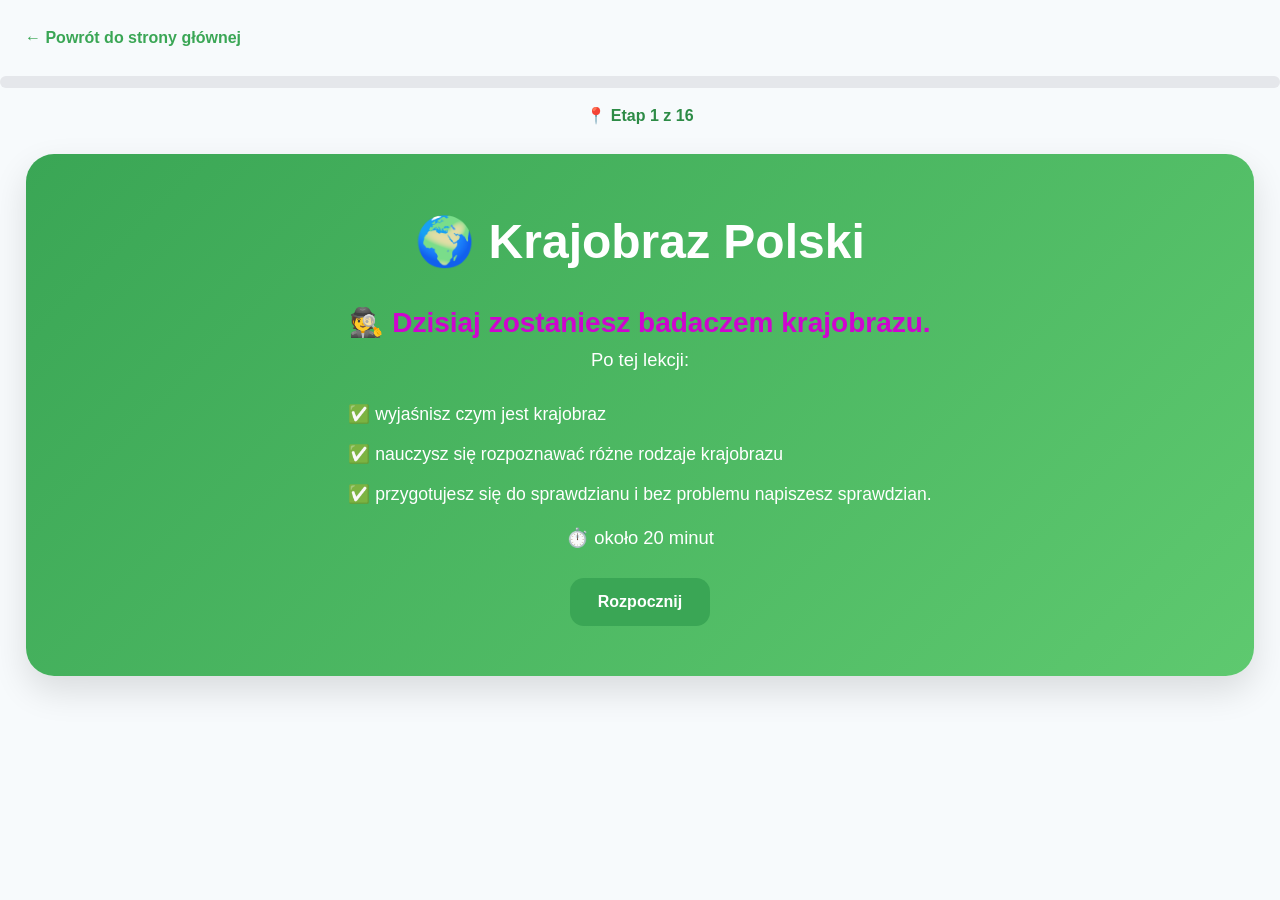
==== indexKrajobraz.html @ c7de8e56 "new link" ====
<!-- indexKrajobraz.html -->
<!DOCTYPE html>
<html lang="en">

<head>
    <meta charset="UTF-8">
    <meta name="viewport" content="width=device-width, initial-scale=1.0">
    <title>Document</title>
    <link rel="stylesheet" href="./styleKrajobraz.css">
    <link rel="stylesheet" href="./zum.css">
    <link rel="stylesheet" href="./styleRu.css">
</head>

<body>
    <a href="../index.html" class="back-btn">
        ← Powrót do strony głównej
    </a>
    
    <!-- PROGRESS BAR --> <div class="progress-container"> <div class="progress-wrapper"> <div class="progress-bar" id="progressBar"></div> </div> <div class="progress-label" id="progressText"> 📍 Etap 1 z 16 </div> </div>

    <!-- 1 -->
    <section class="slide active" id="slide1">
        <div class="progress">
            <span id="progressText"></span>
        </div>
        <div class="hero-card">

            <h1>🌍 Krajobraz Polski</h1>
            <h3>🕵️ Dzisiaj zostaniesz badaczem krajobrazu.</h3>

            <p>Po tej lekcji:</p>

            <ul>
                <li>✅ wyjaśnisz czym jest krajobraz</li>
                <li>✅ nauczysz się rozpoznawać różne rodzaje krajobrazu</li>
                <li>✅ przygotujesz się do sprawdzianu i bez problemu napiszesz sprawdzian.</li>
            </ul>

            <p>⏱️ około 20 minut</p>

            <button class="btn" onclick="nextSlide()">
                Rozpocznij
            </button>

        </div>


    </section>
    <!-- 2 Krajobraz -->
    <section class="slide" id="slide2">
        <div class="card lesson-block">
            
            <h2>Co to jest krajobraz?</h2>

            <p class="pl"><b>🇵🇱 Krajobraz to wygląd fragmentu powierzchni Ziemi.</b></p>
            <p>🌿 Krajobraz to wszystko, co widzimy wokół siebie, gdy patrzymy na dany teren. Mogą to być góry, rzeki,
                lasy, pola, a także domy i drogi.</p>
            <div class="flex">
                <img src="https://www.teraz-srodowisko.pl/images/illustrations/wiadomosc/15343_large.jpg" class="zum">
                <img src="https://raw.github.com/ksushatarasenko/polishSzkola_4klasa_assets/main/przyroda/rozdial6/str140_1.png"
                    class="zum">
                <img src="https://raw.github.com/ksushatarasenko/polishSzkola_4klasa_assets/main/przyroda/rozdial6/str140_5.png"
                    class="zum">
            </div>

            <h3>Krajobraz się zmienia</h2>
                <p>Krajobraz może się zmieniać. Wpływa na niego przyroda (np. wiatr, deszcz i rzeki) oraz działalność
                    człowieka.</p>
                <!-- ru -->
                <button class="ru-btn modal-trigger" data-modal="ru_3">Ua 🇺🇦</button>

                <div class="modal" data-modal="ru_3">
                    <div class="modal-content">
                        <span class="close">&times;</span>
                        <p>🌿 Ландшафт — це зовнішній вигляд певної частини земної поверхні.</p>
                        <p>Ландшафт — це все, що ми бачимо навколо себе, коли дивимося на певну місцевість. Це можуть
                            бути гори, річки, ліси, поля, а також будинки й дороги.</p>
                        <h3>Краєвид змінюється</h4>
                            <p>Краєвид може змінюватися. На нього впливають сили природи (наприклад вітер, дощ і річки),
                                а також діяльність людини.</p>
                    </div>
                </div>
                <!-- end ru -->

                <div class="navigation">

                    <button class="btn-secondary" onclick="prevSlide()">
                        ← Wstecz
                    </button>

                    <button class="btn" onclick="nextSlide()">
                        Dalej →
                    </button>

                </div>

        </div>
    </section>
    <!-- 3 Skladniki -->
    <section class="slide" id="slide3">
        <div class="card lesson-block">
            
            <h2>Składniki krajobrazu</h2>

            <p class="pl">
                <b>🇵🇱 Składniki krajobrazu to elementy, które możemy zobaczyć w danym miejscu.</b>
            </p>

            <p>
                🌿 Każdy krajobraz składa się z różnych elementów. Mogą to być góry, rzeki,
                lasy, zwierzęta, a także domy i drogi.
            </p>

            <div class="cards">

                <div class="card">
                    <h4>⛰️ Ukształtowanie terenu</h4>
                    <p>góry, wzgórza, doliny, równiny</p>
                </div>

                <div class="card">
                    <h4>🪨 Skały</h4>
                    <p>granit, piasek, wapień</p>
                </div>

                <div class="card">
                    <h4>💧 Wody</h4>
                    <p>rzeki, jeziora, stawy</p>
                </div>

                <div class="card">
                    <h4>🌳 Rośliny</h4>
                    <p>lasy, trawy, kwiaty</p>
                </div>

                <div class="card">
                    <h4>🦊 Zwierzęta</h4>
                    <p>ptaki, ssaki, owady</p>
                </div>

                <div class="card">
                    <h4>🏠 Budynki i drogi</h4>
                    <p>domy, mosty, ulice</p>
                </div>

            </div>

            <div class="remember">
                <h3>Zapamiętaj!</h3>
                <p>
                    Składniki krajobrazu to:
                    <b>ukształtowanie terenu, skały, wody,
                        rośliny, zwierzęta oraz budynki i drogi.</b>
                </p>
            </div>

            <!-- UA -->

            <button class="ru-btn modal-trigger" data-modal="ua_2">
                Ua 🇺🇦
            </button>

            <div class="modal" data-modal="ua_2">
                <div class="modal-content">

                    <span class="close">&times;</span>

                    <h3>Складники краєвиду</h3>

                    <p>
                        <b>
                            🌿 Складники краєвиду — це елементи,
                            які ми можемо побачити в певній місцевості.
                        </b>
                    </p>

                    <p>
                        Кожен краєвид складається з різних елементів.
                        Це можуть бути гори, річки, ліси, тварини,
                        а також будинки й дороги.
                    </p>

                    <ul>
                        <li>⛰️ Форми земної поверхні — гори, пагорби, долини, рівнини</li>
                        <li>🪨 Гірські породи — граніт, пісок, вапняк</li>
                        <li>💧 Води — річки, озера, ставки</li>
                        <li>🌳 Рослини — ліси, трави, квіти</li>
                        <li>🦊 Тварини — птахи, звірі, комахи</li>
                        <li>🏠 Будинки та дороги</li>
                    </ul>

                    <p>
                        <b>Запам'ятай!</b><br>
                        Складники краєвиду:
                        <b>форми поверхні, гірські породи, води,
                            рослини, тварини, будинки та дороги</b>.
                    </p>

                </div>
            </div>

            <!-- END UA -->

            <div class="navigation">

                <button class="btn-secondary" onclick="prevSlide()">
                    ← Wstecz
                </button>

                <button class="btn" onclick="nextSlide()">
                    Dalej →
                </button>

            </div>

        </div>
    </section>
    <!-- 4 Rodzaje krajobrazu -->
    <section class="slide" id="slide4">
        <div class="lesson-block">
            <div class="progress-wrapper">
                <div class="progress-bar" id="progressBar"></div>
            </div>

            <div class="progress-label" id="progressText"></div>

            <h2>Rodzaje krajobrazu</h2>
            <p class="centr">Krajobraz może być dwóch rodzajów:</p>
            <ul>
                <li><b>🌲 Krajobraz naturalny</b></li>
                <li><b>🏘️ Krajobraz kulturowy</b></li>
            </ul>
            <div class="cards">

                <div class="card">

                    <img
                        src="https://t3.ftcdn.net/jpg/05/40/89/50/360_F_540895071_FmyTgZsTnnhFohtSkAUZcRlniifCSUDT.jpg">

                    <h3>🌲 Krajobraz naturalny</h3>

                    <p>
                        Powstał bez udziału człowieka.
                    </p>

                </div>

                <div class="card">

                    <img
                        src="https://mag-assets.travelist.pl/wp-content/uploads/2023/10/wroclaw-2-1-1024x745.jpg?ssl=1">

                    <h3>🏙️ Krajobraz kulturowy</h3>

                    <p>
                        Został zmieniony przez człowieka.
                    </p>

                </div>

            </div>
            <div class="remember">
                <h4>💡 Zapamiętaj!</h3>
                    <p class="centr"><em><b>Krajobraz naturalny tworzy przyroda, a krajobraz kulturowy –
                                człowiek.</b></em></p>
            </div>
            <!-- ru -->
            <button class="ru-btn modal-trigger" data-modal="ru_5">Ua 🇺🇦</button>

            <div class="modal" data-modal="ru_5">
                <div class="modal-content">
                    <span class="close">&times;</span>
                    <h4>🌿 Види краєвиду</h4>
                    <p class="centr"><b>Краєвид буває двох видів:</b></p>
                    <ul>
                        <li><b>🌲 Природний краєвид</b></li>
                        <li><b>🏠 Культурний краєвид</b></li>
                    </ul>
                    <div class="flex">
                        <div class="card">
                            <h5>🌲 Природний краєвид</h6>
                                <p>Створений природою без участі людини.</p>
                        </div>
                        <div class="card">
                            <h5>🏠 Культурний краєвид</h6>
                                <p>Створений або змінений людиною.</p>
                        </div>
                    </div>
                    <div>
                        <h6>💡 Запам'ятай!</h6>
                        <p class="centr"><em><b>Природний краєвид створює природа, а культурний краєвид —
                                    людина.</b></em></p>
                    </div>
                </div>
            </div>

            <div class="navigation">

                <button class="btn-secondary" onclick="prevSlide()">
                    ← Wstecz
                </button>

                <button class="btn" onclick="nextSlide()">
                    Dalej →
                </button>

            </div>

    </section>
    <!-- 5 Rodzaje krajobrazu kulturowego -->
    <section class="slide" id="slide5">
        <div class="lesson-block">
           
            <h2>🏘️ Rodzaje krajobrazu kulturowego</h2>
            <p class="centr"><b>Krajobraz kulturowy można podzielić na kilka rodzajów:</b></p>
            <ul>
                <li><b>🌾 Krajobraz rolniczy</b></li>
                <li><b>🏙️ Krajobraz miejski</b></li>
                <li><b>🏭 Krajobraz przemysłowy</b></li>
            </ul>
            <div class="cards">

                <div class="card">
                    <img src="https://raw.github.com/ksushatarasenko/polishSzkola_4klasa_assets/main/przyroda/rozdial6/rolniczy.png"
                        class="zum" style="height: 50%;">

                    <h3>🌾 Krajobraz rolniczy</h3>
                    <p>Związany z uprawą ziemi i hodowlą zwierząt.</p>
                    <p><b>Przykłady:</b> pola uprawne, sady, łąki, gospodarstwa rolne.</p>
                </div>

                <div class="card">
                    <img src="https://raw.github.com/ksushatarasenko/polishSzkola_4klasa_assets/main/przyroda/rozdial6/str140_5.png"
                        class="zum">

                    <h3>🏙️ Krajobraz miejski</h3>
                    <p>Występuje w miastach.</p>
                    <p><b>Przykłady:</b> budynki mieszkalne, ulice, place, sklepy, szkoły.</p>
                </div>


                <div class="card">

                    <img src="https://raw.github.com/ksushatarasenko/polishSzkola_4klasa_assets/main/przyroda/rozdial6/str140_4.png"
                        class="zum">

                    <h3>🏙️ Krajobraz kulturowy</h3>

                    <p>Związany z przemysłem i produkcją.</p>
                    <p><b>Przykłady:</b> fabryki, kopalnie, magazyny, elektrownie.</p>
                </div>

            </div>
            <div class="remember">
                <h4>💡 Zapamiętaj!</h3>
                    <p class="centr"><em><b>Krajobraz kulturowy tworzy człowiek. Może być <span
                                    class="red">rolniczy</span>, <span class="red">miejski</span> lub <span
                                    class="red">przemysłowy</span>.</b></em></p>
            </div>
            <!-- ru -->
            <button class="ru-btn modal-trigger" data-modal="ru_6">Ua 🇺🇦</button>

            <div class="modal" data-modal="ru_6">
                <div class="modal-content">
                    <span class="close">&times;</span>
                    <h4>🏠 Види культурного краєвиду</p>
                    </h4>
                    <p>Культурний краєвид можна поділити на кілька видів:</p>
                    <ul>
                        <li><b>🌾 Сільськогосподарський краєвид</b>
                            <p>Пов'язаний із обробітком землі та розведенням тварин.</p>
                            <p><b>Приклади:</b> поля, сади, луки, фермерські господарства.</p>
                        </li>
                        <li><b>🏙️ Міський краєвид</b>
                            <p>Зустрічається в містах.</p>
                            <p><b>Приклади:</b> житлові будинки, вулиці, площі, магазини, школи.</p>
                        </li>
                        <li><b>🏭 Промисловий краєвид</b>
                            <p>Пов'язаний із промисловістю та виробництвом.</p>
                            <p><b>Приклади:</b> заводи, шахти, склади, електростанції.</p>
                        </li>
                    </ul>
                    <h6>💡 Запам'ятай!</h6>
                    <p class="centr"><em><b>Культурний краєвид створює людина. Він може бути <span
                                    class="red">сільськогосподарським</span>, <span class="red">міським</span> або <span
                                    class="red">промисловим</span>.</b></em></p>
                </div>
            </div>
        </div>


        <div class="navigation">

            <button class="btn-secondary" onclick="prevSlide()">
                ← Wstecz
            </button>

            <button class="btn" onclick="nextSlide()">
                Dalej →
            </button>

        </div>
        </div>


    </section>
    <!-- 6 Słowniczek -->
    <section class="slide" id="slide6">
        
        <h2>📚 Słowniczek</h2>

        <div class="vocab-grid">

            <div class="word-card">
                <h3>Krajobraz</h3>
                <p>Ландшафт</p>
            </div>

            <div class="word-card">
                <h3>Las</h3>
                <p>Ліс</p>
            </div>

            <div class="word-card">
                <h3>Rzeka</h3>
                <p>Річка</p>
            </div>

            <div class="word-card">
                <h3>Droga</h3>
                <p>Дорога</p>
            </div>

            <div class="word-card">
                <h3>Budynek</h3>
                <p>Будівля</p>
            </div>

        </div>

        <div class="navigation">

            <button class="btn-secondary" onclick="prevSlide()">
                ← Wstecz
            </button>

            <button class="btn" onclick="nextSlide()">
                Dalej →
            </button>

        </div>

    </section>
    <!-- 7 Powtorka -->
    <section class="slide" id="slide7">
        
        <div class="card lesson-block">

            <h2>MINI ŚCIĄGA - SZYBKA POWTÓRKA</h2>

            <img src="https://raw.github.com/ksushatarasenko/polishSzkola_4klasa_assets/main/przyroda/rozdial6/krajobraz_ogolne_albom.png"
                class="zum">


            <div class="navigation">

                <button class="btn-secondary" onclick="prevSlide()">
                    ← Wstecz
                </button>

                <button class="btn" onclick="nextSlide()">
                    Dalej →
                </button>

            </div>

        </div>
    </section>
    <!-- 8 Zadanie - 1 -->
    <section class="slide" id="slide8">
        <h2>🎯 Zadanie 1</h2>
        <div class="card lesson-block">
            <img
                src="https://upload.wikimedia.org/wikipedia/ru/6/6b/%D0%9B%D0%B8%D1%81%D1%82%D0%B2%D0%B5%D0%BD%D0%BD%D1%8B%D0%B9_%D0%BB%D0%B5%D1%81_%D1%81%D1%80%D0%B5%D0%B4%D0%BD%D0%B5%D1%80%D1%83%D1%81%D1%81%D0%BA%D0%BE%D0%B9_%D1%80%D0%B0%D0%B2%D0%BD%D0%B8%D0%BD%D1%8B.jpg">
            <p>🎯 Jaki to krajobraz?</p>
            <div class="answers">
                <button onclick="checkAnswer(this)" data-correct="true"> Naturalny </button>
                <button onclick="checkAnswer(this)"> Kulturowy </button>
                <button onclick="checkAnswer(this)"> Przemysłowy </button>
            </div>
            <div class="taskResult">

            </div>
            <div class="navigation">

                <button class="btn-secondary" onclick="prevSlide()">
                    ← Wstecz
                </button>

                <button class="btn" onclick="nextSlide()">
                    Dalej →
                </button>

            </div>
        </div>
    </section>
    <!-- 9 Zadanie - 2 -->
    <section class="slide" id="slide9">
        <h2>🎯 Zadanie 2</h2>
        <div class="card lesson-block">
            <img
                src="https://img.freepik.com/premium-vector/children-think-cute-boys-girls-asking-questions_88100-649.jpg">
            <p>🎯 Który krajobraz został stworzony przez przyrodę?</p>
            <div class="answers">
                <button onclick="checkAnswer(this)" data-correct="true"> 🌲 Las i góry </button>
                <button onclick="checkAnswer(this)"> 🏭 Fabryka </button>
                <button onclick="checkAnswer(this)"> 🏙️ Miasto </button>
            </div>
            <div class="taskResult">

            </div>
            <div class="navigation">

                <button class="btn-secondary" onclick="prevSlide()">
                    ← Wstecz
                </button>

                <button class="btn" onclick="nextSlide()">
                    Dalej →
                </button>

            </div>
        </div>
    </section>
    <!-- 10 Zadanie - 3 -->
    <section class="slide" id="slide10">
        <h2>🎯 Zadanie 3</h2>
        <div class="card lesson-block">
            <img
                src="https://img.freepik.com/premium-vector/children-think-cute-boys-girls-asking-questions_88100-649.jpg">
            <p>🎯 Który element należy do krajobrazu kulturowego?</p>
            <div class="answers">
                <button onclick="checkAnswer(this)"> 🌊 Jezioro </button>
                <button onclick="checkAnswer(this)" data-correct="true"> 🛣️ Droga </button>
                <button onclick="checkAnswer(this)"> ⛰️ Góra </button>
            </div>
            <div class="taskResult">

            </div>
            <div class="navigation">

                <button class="btn-secondary" onclick="prevSlide()">
                    ← Wstecz
                </button>

                <button class="btn" onclick="nextSlide()">
                    Dalej →
                </button>

            </div>
        </div>
    </section>
    <!-- 11 Zadanie - 4 -->
    <section class="slide" id="slide11">
        <h2>🎯 Zadanie 4</h2>
        <div class="card lesson-block">
            <img
                src="https://media.istockphoto.com/id/1159399825/pl/zdj%C4%99cie/pola-uprawne-i-gospodarstwa-w-region-del-maule-chile.jpg?s=170667a&w=0&k=20&c=8-lertOPvts8JbNg3oYeHPUCQqxc2yJRFIaUuF7Q7qc=">
            <p>🎯 Który krajobraz przedstawia pola uprawne i gospodarstwa?</p>
            <div class="answers">
                <button onclick="checkAnswer(this)"> 🏭 Przemysłowy </button>
                <button onclick="checkAnswer(this)"> 🏙️ Miejski </button>
                <button onclick="checkAnswer(this)" data-correct="true"> 🌾 Rolniczy </button>
            </div>
            <div class="taskResult">

            </div>
            <div class="navigation">

                <button class="btn-secondary" onclick="prevSlide()">
                    ← Wstecz
                </button>

                <button class="btn" onclick="nextSlide()">
                    Dalej →
                </button>

            </div>
        </div>
    </section>
    <!-- 12 Zadanie - 5 -->
    <section class="slide" id="slide12">
        <h2>🎯 Zadanie 5</h2>
        <div class="card lesson-block">
            <img
                src="https://media.istockphoto.com/id/1159399825/pl/zdj%C4%99cie/pola-uprawne-i-gospodarstwa-w-region-del-maule-chile.jpg?s=170667a&w=0&k=20&c=8-lertOPvts8JbNg3oYeHPUCQqxc2yJRFIaUuF7Q7qc=">
            <p>🎯 W którym krajobrazie znajdziemy wieżowce? ( <span class="blue"><em>небоскребы</em></span> )</p>
            <div class="answers">
                <button onclick="checkAnswer(this)"> 🌲 Naturalny </button>
                <button onclick="checkAnswer(this)" data-correct="true"> 🏙️ Miejski </button>
                <button onclick="checkAnswer(this)"> 🌾 Rolniczy </button>
            </div>
            <div class="taskResult">

            </div>
            <div class="navigation">

                <button class="btn-secondary" onclick="prevSlide()">
                    ← Wstecz
                </button>

                <button class="btn" onclick="nextSlide()">
                    Dalej →
                </button>

            </div>
        </div>
    </section>
    <!-- 13 Zadanie - 6 -->
    <section class="slide" id="slide13">
        <h2>🎯 Zadanie 6</h2>
        <div class="card lesson-block">
            <img src="https://encrypted-tbn0.gstatic.com/images?q=tbn:ANd9GcQHk7teSCsJvtpM_5xB-GeAfx-7koX1Jde3jA&s">
            <p>🎯 Co można zobaczyć w krajobrazie przemysłowym?</p>
            <div class="answers">
                <button onclick="checkAnswer(this)"> 🐄 Krowy na pastwisku </button>
                <button onclick="checkAnswer(this)" data-correct="true">🏭 Fabryki i magazyny </button>
                <button onclick="checkAnswer(this)"> 🌲 Las </button>
            </div>
            <div class="taskResult">

            </div>
            <div class="navigation">

                <button class="btn-secondary" onclick="prevSlide()">
                    ← Wstecz
                </button>

                <button class="btn" onclick="nextSlide()">
                    Dalej →
                </button>

            </div>
        </div>
    </section>
    <!-- 14 Zadanie - 7 -->
    <section class="slide" id="slide14">
        <h2>🎯 Zadanie 7</h2>
        <div class="card lesson-block">
            <img src="https://encrypted-tbn0.gstatic.com/images?q=tbn:ANd9GcQHk7teSCsJvtpM_5xB-GeAfx-7koX1Jde3jA&s">
            <p>🎯 Czego NIE zobaczymy w krajobrazie miejskim?</p>
            <div class="answers">
                <button onclick="checkAnswer(this)"> 🏫 Szkoły </button>
                <button onclick="checkAnswer(this)">🛒 Sklepy </button>
                <button onclick="checkAnswer(this)" data-correct="true"> 🚜 Dużych pól uprawnych </button>
            </div>
            <div class="taskResult">

            </div>
            <div class="navigation">

                <button class="btn-secondary" onclick="prevSlide()">
                    ← Wstecz
                </button>

                <button class="btn" onclick="nextSlide()">
                    Dalej →
                </button>

            </div>
        </div>
    </section>
    <!-- 15 -->
    <section class="slide" id="slide15">

        <div class="csrd lesson-block">
            <h2>🧠 Mini Test</h2>
            <div class="question" data-correct="naturalny">
                <p>1. Jaki krajobraz tworzy przyroda?</p> <label><input type="radio" name="q1" value="naturalny">
                    Krajobraz naturalny</label> <label><input type="radio" name="q1" value="miejski"> Krajobraz
                    miejski</label> <label><input type="radio" name="q1" value="przemyslowy"> Krajobraz
                    przemysłowy</label>
            </div>
            <div class="question" data-correct="kulturowy">
                <p>2. Miasto jest przykładem:</p> <label><input type="radio" name="q2" value="naturalny"> Krajobrazu
                    naturalnego</label> <label><input type="radio" name="q2" value="kulturowy"> Krajobrazu
                    kulturowego</label>
            </div>
            <div class="question" data-correct="rolniczy">
                <p>3. Gdzie zobaczymy pola uprawne?</p> <label><input type="radio" name="q3" value="miejski"> Krajobraz
                    miejski</label> <label><input type="radio" name="q3" value="rolniczy"> Krajobraz rolniczy</label>
                <label><input type="radio" name="q3" value="przemyslowy"> Krajobraz przemysłowy</label>
            </div>
            <div class="question" data-correct="przemyslowy">
                <p>4. Fabryki i elektrownie występują w:</p> <label><input type="radio" name="q4" value="rolniczy">
                    Krajobrazie rolniczym</label> <label><input type="radio" name="q4" value="przemyslowy"> Krajobrazie
                    przemysłowym</label>
            </div>
            <div class="question" data-correct="miejski">
                <p>5. Wieżowce są charakterystyczne dla:</p> <label><input type="radio" name="q5" value="miejski">
                    Krajobrazu miejskiego</label> <label><input type="radio" name="q5" value="naturalny"> Krajobrazu
                    naturalnego</label>
            </div>
            <div class="question" data-correct="naturalny">
                <p>6. Las jest przykładem:</p> <label><input type="radio" name="q6" value="naturalny"> Krajobrazu
                    naturalnego</label> <label><input type="radio" name="q6" value="kulturowy"> Krajobrazu
                    kulturowego</label>
            </div>
            <div class="question" data-correct="kulturowy">
                <p>7. Który krajobraz tworzy człowiek?</p> <label><input type="radio" name="q7" value="naturalny">
                    Naturalny</label> <label><input type="radio" name="q7" value="kulturowy"> Kulturowy</label>
            </div> <button class="btn" onclick="checkQuiz()"> ✅ Sprawdź </button>
            <div id="quizResult">

            </div>
            <div class="navigation">

                <button class="btn-secondary" onclick="prevSlide()">
                    ← Wstecz
                </button>

                <button class="btn" onclick="nextSlide()">
                    Dalej →
                </button>

            </div>
        </div>
    </section>
    <!-- 16 -->
    <section class="slide" id="slide16">

        <div class="hero-card">

            <h1>🎉 Gratulacje!</h1>

            <p>Lekcja ukończona.</p>
            <h6>🏅 Otrzymujesz odznakę:</h6>
            <h5>MŁODY BADACZ KRAJOBRAZU</h5>

            <ul>
                <li>✅ rozpoznajesz rodzaje krajobrazu</li>
                <li>✅ znasz podstawowe pojęcia</li>
                <li>✅ jesteś gotowy do sprawdzianu</li>
            </ul>

            <div class="navigation">

                <button class="btn-secondary" onclick="prevSlide()">
                    ← Wstecz
                </button>

                <button class="btn" onclick="nextSlide()">
                    Dalej →
                </button>

            </div>

        </div>

    </section>
    <script src="scriptKrajobraz.js"></script>
    <script src="imageZum.js"></script>
    <script src="scriptRu.js"></script>

</body>

</html>
---- styleKrajobraz.css ----
/* styleKrajobraz.css */
/* ===== Общие ===== */

/* ===== BASE ===== */

*{
margin:0;
padding:0;
box-sizing:border-box;
}

body{
font-family:Inter, Arial, sans-serif;
background:#f7fafc;
color:#222;
line-height:1.6;
}
p{
    font-size: 20px;
}

.lesson{
max-width:1000px;
margin:auto;
padding:30px 20px 80px;
}
.card>.pl{
    color: #2d6e04;
    font-size: 20px;
}
h2{
    color: rgb(85, 184, 3);
    font-size: 30px;
    text-align: center;
}
h3{
    color: rgb(207, 4, 207);
    font-size: 28px;
    text-align: center;
    margin-top: 20px;
}
h4{
    margin-top: 20px;
    color: rgb(4, 8, 222);
    font-size: 24px;
    text-align: center;
}
h5{
    margin-top: 20px;
    color: rgb(55, 196, 4);
    font-size: 22px;
    text-align: center;
}
h6{
    margin-top: 20px;
    color: rgb(222, 22, 4);
    font-size: 20px;
    text-align: center;
}
.red{
    color: red;
}
.centr{
    text-align: center;
}

/* ===== СЛАЙДЫ ===== */

.slide{
display:none;
animation:fade .4s ease;
margin: 2%;
}

.slide.active{
display:block;
}

@keyframes fade{
from{
opacity:0;
transform:translateY(15px);
}
to{
opacity:1;
transform:translateY(0);
}
}

/* ===== КНОПКА НАЗАД ===== */

.back-btn{
display:inline-block;
margin:25px;
text-decoration:none;
color:#3aa655;
font-weight:700;
}

/* ===== HERO ===== */

.hero-card{
background:linear-gradient(
135deg,
#3aa655,
#5ec96f
);

color:white;

padding:50px;

border-radius:28px;

box-shadow:
0 15px 35px rgba(0,0,0,.12);

text-align:center;
}

.hero-card h1{
font-size:3rem;
margin-bottom:20px;
}

.hero-card p{
font-size:1.15rem;
}

.hero-card ul{
margin-top:25px;
list-style:none;
}

.lesson-card ul {
    text-align: left;
    width: fit-content;
    margin: 15px auto;
}
.lesson-card li {
    text-align: left;
}

ul{
    text-align: left;
    width: fit-content;
    margin: 15px auto;
    font-size: 20px;
}

.hero-card li{
margin-bottom:12px;
font-size:1.1rem;
}

.badge{
display:inline-block;
padding:8px 16px;
border-radius:30px;
background:white;
color:#3aa655;
font-weight:700;
}

/* ===== ОБЩИЕ КАРТОЧКИ ===== */

.card,
.lesson-block,
.quiz-block{
background:white;
padding:35px;
border-radius:24px;

box-shadow:
0 10px 25px rgba(0,0,0,.08);
}

.lesson-block{
text-align:center;
}

.lesson-block h2{
font-size:2rem;
margin-bottom:20px;
}

.lesson-block p{
margin-bottom:15px;
font-size:1.1rem;
}

/* ===== ИЗОБРАЖЕНИЯ ===== */

.lesson-block img,
.card img,
.quiz-image{
width:100%;
max-width:700px;

display:block;

margin:25px auto;

border-radius:20px;

box-shadow:
0 8px 20px rgba(0,0,0,.12);
}

/* ===== КНОПКИ ===== */

.btn{
display:inline-block;

margin-top:25px;

padding:15px 28px;

border:none;

border-radius:14px;

background:#3aa655;

color:white;

font-size:1rem;
font-weight:700;

cursor:pointer;

transition:.3s;
}

.btn:hover{
transform:translateY(-2px);
background:#2f8f49;
}

/* ===== КАРТОЧКИ ТИПОВ ЛАНДШАФТА ===== */

.cards{
display:grid;

grid-template-columns:
repeat(auto-fit,minmax(320px,1fr));

gap:25px;

margin-top:30px;
}

.card{
overflow:hidden;
transition:.3s;
}

.card:hover{
transform:translateY(-6px);
}

.card h3{
margin-top:20px;
margin-bottom:10px;
font-size:1.4rem;
}

.card p{
color:#555;
font-size: 20px;
}

/* ===== СЛОВАРЬ ===== */

.vocab-grid{
display:grid;

grid-template-columns:
repeat(auto-fit,minmax(220px,1fr));

gap:20px;

margin-top:25px;
}

.word-card{
background:white;

padding:25px;

border-radius:20px;

text-align:center;

box-shadow:
0 6px 18px rgba(0,0,0,.08);

transition:.3s;
}

.word-card:hover{
transform:translateY(-4px);
}

.word-card h3{
color:#3aa655;
margin-bottom:10px;
font-size:1.3rem;
}

.word-card p{
font-size:1.1rem;
font-weight:600;
}

/* ===== ИНТЕРАКТИВ ===== */

.task-card{
background:white;

padding:35px;

border-radius:24px;

text-align:center;

box-shadow:
0 10px 25px rgba(0,0,0,.08);
}

.task-card h2{
margin-bottom:20px;
}

.answer-buttons{
margin-top:25px;
}

.answer-buttons button{
padding:14px 24px;

margin:8px;

border:none;

border-radius:14px;

background:#3aa655;

color:white;

font-weight:700;

cursor:pointer;

transition:.3s;
}

.answer-buttons button:hover{
background:#2f8f49;
}

#taskResult{
margin-top:20px;
font-size:1.2rem;
font-weight:700;
}

/* ===== ТЕСТ ===== */

.question{
background:#f8fbf8;

padding:20px;

border-radius:18px;

margin-bottom:20px;
}

.question p{
font-weight:700;
margin-bottom:12px;
}

.question label{
display:block;
padding:8px 0;
cursor:pointer;
}

/* ===== ФИНАЛ ===== */

.finish-card{
background:linear-gradient(
135deg,
#3aa655,
#5ec96f
);

color:white;

padding:50px;

border-radius:28px;

text-align:center;

box-shadow:
0 15px 35px rgba(0,0,0,.12);
}

.finish-card h1{
font-size:3rem;
margin-bottom:20px;
}

.finish-card ul{
list-style:none;
margin-top:25px;
}

.finish-card li{
margin-bottom:12px;
font-size:1.1rem;
}

/* ===== МОБИЛКА ===== */

@media(max-width:768px){

.hero-card,
.finish-card,
.lesson-block,
.task-card,
.card{
padding:25px;
}

.hero-card h1,
.finish-card h1{
font-size:2rem;
}

.lesson-block h2{
font-size:1.6rem;
}

.cards{
grid-template-columns:1fr;
}

.vocab-grid{
grid-template-columns:1fr;
}

.btn{
width:100%;
}

.answer-buttons button{
width:100%;
margin:6px 0;
}

}

/* NAVIGATION */
.navigation{
display:flex;
justify-content:space-around;
align-items:center;
margin:40px;
gap:15px;
}

.btn-secondary{
padding:15px 28px;
border:none;
border-radius:14px;
cursor:pointer;

background:rgb(38, 122, 36);
color:#edf3ef;

font-weight:700;

box-shadow:
0 5px 15px rgba(0,0,0,.08);

transition:.3s;
}

.btn-secondary:hover{
transform:translateY(-2px);
}

/* FLEX */
.flex {
    display: flex;
    width: 100%;
    gap: 3px;
}
.flex > * {
    flex: 1;
    min-width: 0; /* важно */
}
.flex img {
    width: 100%;
    height: auto;
    display: block;
}

/* zadanie */

.good-answer{
color:#28a745;
font-weight:700;
margin-top:25px;
}

.bad-answer{
color:#dc3545;
font-weight:700;
margin-top: 25px;
}

.answers{
    display:flex;
    justify-content:center;
    gap:15px;
    margin-top:20px;
    flex-wrap:wrap;
}

.answers button{
    background:white;
    border:3px solid #4CAF50;
    color:#2c3e50;
    font-size:1.1rem;
    font-weight:600;
    padding:8px 16px;
    border-radius:15px;
    cursor:pointer;
    transition:all .25s ease;
    box-shadow:0 4px 10px rgba(0,0,0,.08);
}

.answers button:hover{
    transform:translateY(-3px);
    background:#4CAF50;
    color:white;
    box-shadow:0 8px 20px rgba(76,175,80,.3);
}

/* mini test */
.question{
margin:25px 0;
text-align:left;
}

.question label{
display:block;
margin:8px 0;
padding:10px 15px;
border-radius:10px;
cursor:pointer;
transition:.2s;
}

.question label:hover

.correct-answer{
background:#d4edda;
border:2px solid #28a745;
}

.wrong-answer{
background:#f8d7da;
border:2px solid #dc3545;
}
/* этапы */
.progress-wrapper{
    width:100%;
    height:12px;
    background:#e5e7eb;
    border-radius:10px;
    overflow:hidden;
    margin-bottom:15px;
}

.progress-bar{
    height:100%;
    width:0%;
    background:#4CAF50;
    transition:.4s;
}

.progress-label{
    text-align:center;
    font-weight:700;
    color:#2d8b46;
    margin-bottom:25px;
}
---- zum.css ----
/* затемнённый фон */
.image-overlay {
    position: fixed;
    inset: 0;
    background: rgba(0,0,0,0.8);
    display: flex;
    justify-content: center;
    align-items: center;
    z-index: 2000;
    cursor: zoom-out;
}

/* увеличенная картинка */
.image-overlay img {
    max-width: 90%;
    max-height: 90%;
    border-radius: 10px;
    box-shadow: 0 0 30px rgba(0,0,0,0.5);
    animation: zoomIn 0.3s ease;
}

@keyframes zoomIn {
    from { transform: scale(0.7); opacity: 0; }
    to { transform: scale(1); opacity: 1; }
}

.zum {
    cursor: zoom-in;
    transition: transform 0.2s ease;
}

.zum:hover {
    transform: scale(1.03);
}

.image-overlay {
    position: fixed;

    top: 0;
    left: 0;

    width: 100vw;
    height: 100vh;

    background: rgba(0,0,0,0.92);

    display: flex;
    justify-content: center;
    align-items: center;

    z-index: 999999;
}

.image-overlay img {

    width: 100vw;
    height: 100vh;

    object-fit: contain;

    user-select: none;
}
---- styleRu.css ----
.ru-btn {
    background: linear-gradient(135deg, #6ec6ff, #4f8cff);
    color: white;
    border: none;
    border-radius: 18px;
    padding: 6px 18px;
    font-size: 18px;
    font-weight: bold;
    cursor: pointer;
    margin-left: 3%;

    box-shadow: 0 4px 0 #2f5fbf;
    
    transition: all 0.15s ease;
}

/* Наведение */
.ru-btn:hover {
    transform: translateY(-3px);
    box-shadow: 0 6px 0 #2857b5;
    background: linear-gradient(135deg, #7ad4ff, #3872d1);
}

/* Нажатие */
.ru-btn:active {
    transform: translateY(4px);
    box-shadow: 0 2px 0 #2f5fbf;
}

/* Для планшета/телефона */
@media (max-width: 768px) {
    .ru-btn {
        font-size: 22px;
        padding: 12px 22px;
    }
}

/* Модалка */
.modal {
    display: none;
    position: fixed;
    inset: 0;
    background: rgba(0,0,0,0.5);
    justify-content: center;
    align-items: center;
    z-index: 1000;
}

.modal.active {
    display: flex;
}

.modal-content {
    background: #fff;
    padding: 20px;
    max-width: 800px;
    width: 90%;
    max-height: 80vh;        /* 👈 ограничение по высоте */
    overflow-y: auto;        /* 👈 вертикальная прокрутка */
    border-radius: 8px;
    position: relative;
}
.modal-content Ul{
    text-align: left;
    margin-left: 5%;
    font-size: 19px;
}
.modal-content p{
    font-size: 19px;
}
.modal-content{
    text-align: left;
}

.close {
    position: sticky;        /* чтобы крестик был виден при прокрутке */
    top: 0;
    float: right;
    cursor: pointer;
    background: #fff;
    padding: 4px 8px;
    z-index: 10;
    color: red;
    font-weight: bold;
    font-size: 24px;
}

.modal-word {
    color: #0a58ca;
    cursor: pointer;
    text-decoration: underline;
}

.modal-word:hover {
    opacity: 0.8;
}
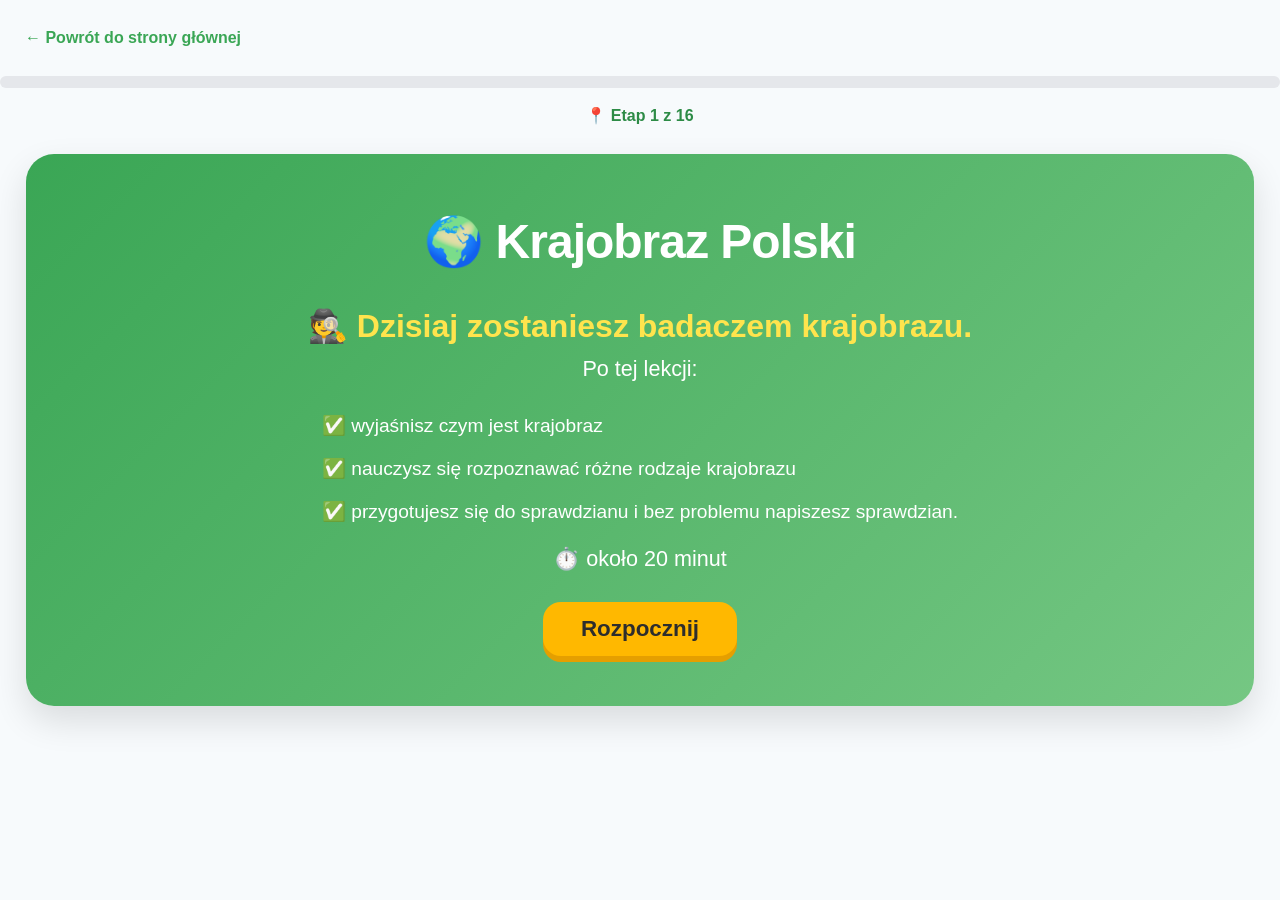
==== commit 47876c39: "end krajobraz" ====
--- a/indexKrajobraz.html
+++ b/indexKrajobraz.html
@@ -12,11 +12,17 @@
 </head>
 
 <body>
-    <a href="../index.html" class="back-btn">
+    <a href="index.html" class="back-btn">
         ← Powrót do strony głównej
     </a>
-    
-    <!-- PROGRESS BAR --> <div class="progress-container"> <div class="progress-wrapper"> <div class="progress-bar" id="progressBar"></div> </div> <div class="progress-label" id="progressText"> 📍 Etap 1 z 16 </div> </div>
+
+    <!-- PROGRESS BAR -->
+    <div class="progress-container">
+        <div class="progress-wrapper">
+            <div class="progress-bar" id="progressBar"></div>
+        </div>
+        <div class="progress-label" id="progressText"> 📍 Etap 1 z 16 </div>
+    </div>
 
     <!-- 1 -->
     <section class="slide active" id="slide1">
@@ -49,57 +55,62 @@
     <!-- 2 Krajobraz -->
     <section class="slide" id="slide2">
         <div class="card lesson-block">
-            
+
             <h2>Co to jest krajobraz?</h2>
 
             <p class="pl"><b>🇵🇱 Krajobraz to wygląd fragmentu powierzchni Ziemi.</b></p>
             <p>🌿 Krajobraz to wszystko, co widzimy wokół siebie, gdy patrzymy na dany teren. Mogą to być góry, rzeki,
                 lasy, pola, a także domy i drogi.</p>
             <div class="flex">
-                <img src="https://www.teraz-srodowisko.pl/images/illustrations/wiadomosc/15343_large.jpg" class="zum">
-                <img src="https://raw.github.com/ksushatarasenko/polishSzkola_4klasa_assets/main/przyroda/rozdial6/str140_1.png"
-                    class="zum">
-                <img src="https://raw.github.com/ksushatarasenko/polishSzkola_4klasa_assets/main/przyroda/rozdial6/str140_5.png"
-                    class="zum">
-            </div>
-
-            <h3>Krajobraz się zmienia</h2>
-                <p>Krajobraz może się zmieniać. Wpływa na niego przyroda (np. wiatr, deszcz i rzeki) oraz działalność
-                    człowieka.</p>
-                <!-- ru -->
-                <button class="ru-btn modal-trigger" data-modal="ru_3">Ua 🇺🇦</button>
-
-                <div class="modal" data-modal="ru_3">
-                    <div class="modal-content">
-                        <span class="close">&times;</span>
-                        <p>🌿 Ландшафт — це зовнішній вигляд певної частини земної поверхні.</p>
-                        <p>Ландшафт — це все, що ми бачимо навколо себе, коли дивимося на певну місцевість. Це можуть
-                            бути гори, річки, ліси, поля, а також будинки й дороги.</p>
-                        <h3>Краєвид змінюється</h4>
-                            <p>Краєвид може змінюватися. На нього впливають сили природи (наприклад вітер, дощ і річки),
-                                а також діяльність людини.</p>
-                    </div>
-                </div>
-                <!-- end ru -->
-
-                <div class="navigation">
-
-                    <button class="btn-secondary" onclick="prevSlide()">
-                        ← Wstecz
-                    </button>
-
-                    <button class="btn" onclick="nextSlide()">
-                        Dalej →
-                    </button>
-
-                </div>
-
+                <div class="landscape-card">
+                    <img src="https://www.teraz-srodowisko.pl/images/illustrations/wiadomosc/15343_large.jpg"
+                        class="zum">
+                </div>
+                <div class="landscape-card">
+                    <img src="https://raw.github.com/ksushatarasenko/polishSzkola_4klasa_assets/main/przyroda/rozdial6/str140_1.png"
+                        class="zum">
+                </div>
+                <div class="landscape-card">
+                    <img src="https://raw.github.com/ksushatarasenko/polishSzkola_4klasa_assets/main/przyroda/rozdial6/str140_5.png"
+                        class="zum">
+                </div>
+            </div>
+
+            <h3>Krajobraz się zmienia</h3>
+            <p>Krajobraz może się zmieniać. Wpływa na niego przyroda (np. wiatr, deszcz i rzeki) oraz działalność
+                człowieka.</p>
+            <!-- ru -->
+            <button class="ru-btn modal-trigger" data-modal="ru_3">Ua 🇺🇦</button>
+
+            <div class="modal" data-modal="ru_3">
+                <div class="modal-content">
+                    <span class="close">&times;</span>
+                    <p>🌿 Ландшафт — це зовнішній вигляд певної частини земної поверхні.</p>
+                    <p>Ландшафт — це все, що ми бачимо навколо себе, коли дивимося на певну місцевість. Це можуть
+                        бути гори, річки, ліси, поля, а також будинки й дороги.</p>
+                    <h3>Краєвид змінюється</h4>
+                        <p>Краєвид може змінюватися. На нього впливають сили природи (наприклад вітер, дощ і річки),
+                            а також діяльність людини.</p>
+                </div>
+            </div>
+            <!-- end ru -->
+            <!-- navigation -->
+            <div class="navigation">
+                <button class="btn-back" onclick="prevSlide()">
+                    ← Wstecz
+                </button>
+
+                <button class="btn-next" onclick="nextSlide()">
+                    Dalej →
+                </button>
+            </div>
+            <!-- end navigation -->
         </div>
     </section>
     <!-- 3 Skladniki -->
     <section class="slide" id="slide3">
         <div class="card lesson-block">
-            
+
             <h2>Składniki krajobrazu</h2>
 
             <p class="pl">
@@ -145,13 +156,24 @@
 
             </div>
 
-            <div class="remember">
-                <h3>Zapamiętaj!</h3>
-                <p>
-                    Składniki krajobrazu to:
-                    <b>ukształtowanie terenu, skały, wody,
-                        rośliny, zwierzęta oraz budynki i drogi.</b>
+            <div class="remember-note">
+                <!-- <div class="pin">📌</div> -->
+
+                <h3>🧠 Super pamięć!</h3>
+
+                <p>🧩 Krajobraz =<br> <span style="color: #2E7D32;">🏔️ Ukształtowanie terenu</span> + <span
+                        style="color: #616161;">🪨 Skały</span> + <span style="color: #0288D1;">💧 Wody</span> +<br>
+                    <span style="color: #43A047;">🌳 Rośliny</span> + <span style="color: #F57C00;">🦊 Zwierzęta</span>
+                    + 🏠 Budynki i drogi
                 </p>
+                <!-- <ul>
+                    <li>ukształtowanie terenu, </li>
+                    <li>skały, </li>
+                    <li>wody,</li>
+                    <li>rośliny, </li>
+                    <li>zwierzęta,</li>
+                    <li>budynki i drogi.</li>
+                </ul> -->
             </div>
 
             <!-- UA -->
@@ -201,28 +223,23 @@
 
             <!-- END UA -->
 
-            <div class="navigation">
-
-                <button class="btn-secondary" onclick="prevSlide()">
-                    ← Wstecz
-                </button>
-
-                <button class="btn" onclick="nextSlide()">
-                    Dalej →
-                </button>
-
-            </div>
+            <!-- navigation -->
+            <div class="navigation">
+                <button class="btn-back" onclick="prevSlide()">
+                    ← Wstecz
+                </button>
+
+                <button class="btn-next" onclick="nextSlide()">
+                    Dalej →
+                </button>
+            </div>
+            <!-- end navigation -->
 
         </div>
     </section>
     <!-- 4 Rodzaje krajobrazu -->
     <section class="slide" id="slide4">
         <div class="lesson-block">
-            <div class="progress-wrapper">
-                <div class="progress-bar" id="progressBar"></div>
-            </div>
-
-            <div class="progress-label" id="progressText"></div>
 
             <h2>Rodzaje krajobrazu</h2>
             <p class="centr">Krajobraz może być dwóch rodzajów:</p>
@@ -233,37 +250,37 @@
             <div class="cards">
 
                 <div class="card">
-
-                    <img
-                        src="https://t3.ftcdn.net/jpg/05/40/89/50/360_F_540895071_FmyTgZsTnnhFohtSkAUZcRlniifCSUDT.jpg">
+                    <div class="landscape-card">
+                        <img src="https://raw.github.com/ksushatarasenko/polishSzkola_4klasa_assets/main/przyroda/rozdial6/Krajobraz_naturalny.png"
+                            class="zum">
+                    </div>
+
 
                     <h3>🌲 Krajobraz naturalny</h3>
-
-                    <p>
-                        Powstał bez udziału człowieka.
-                    </p>
-
-                </div>
-
-                <div class="card">
-
-                    <img
-                        src="https://mag-assets.travelist.pl/wp-content/uploads/2023/10/wroclaw-2-1-1024x745.jpg?ssl=1">
+                    <p>Powstał bez udziału człowieka.</p>
+                </div>
+
+                <div class="card">
+                    <div class="landscape-card">
+                        <img src="https://raw.github.com/ksushatarasenko/polishSzkola_4klasa_assets/main/przyroda/rozdial6/Krajobraz_kulturowy.png"
+                            class="zum">
+                    </div>
+
 
                     <h3>🏙️ Krajobraz kulturowy</h3>
-
-                    <p>
-                        Został zmieniony przez człowieka.
-                    </p>
-
-                </div>
-
-            </div>
-            <div class="remember">
-                <h4>💡 Zapamiętaj!</h3>
-                    <p class="centr"><em><b>Krajobraz naturalny tworzy przyroda, a krajobraz kulturowy –
-                                człowiek.</b></em></p>
-            </div>
+                    <p>Został zmieniony przez człowieka.</p>
+                </div>
+
+            </div>
+            <div class="remember-note">
+                <h3>💡 Zapamiętaj!</h3>
+
+                <p>
+                    Przyroda tworzy <strong>krajobraz naturalny</strong> 🌲<br>
+                    Człowiek tworzy <strong>krajobraz kulturowy</strong> 🏙️
+                </p>
+            </div>
+
             <!-- ru -->
             <button class="ru-btn modal-trigger" data-modal="ru_5">Ua 🇺🇦</button>
 
@@ -294,23 +311,23 @@
                 </div>
             </div>
 
-            <div class="navigation">
-
-                <button class="btn-secondary" onclick="prevSlide()">
-                    ← Wstecz
-                </button>
-
-                <button class="btn" onclick="nextSlide()">
-                    Dalej →
-                </button>
-
-            </div>
+            <!-- navigation -->
+            <div class="navigation">
+                <button class="btn-back" onclick="prevSlide()">
+                    ← Wstecz
+                </button>
+
+                <button class="btn-next" onclick="nextSlide()">
+                    Dalej →
+                </button>
+            </div>
+            <!-- end navigation -->
 
     </section>
     <!-- 5 Rodzaje krajobrazu kulturowego -->
     <section class="slide" id="slide5">
         <div class="lesson-block">
-           
+
             <h2>🏘️ Rodzaje krajobrazu kulturowego</h2>
             <p class="centr"><b>Krajobraz kulturowy można podzielić na kilka rodzajów:</b></p>
             <ul>
@@ -321,8 +338,11 @@
             <div class="cards">
 
                 <div class="card">
-                    <img src="https://raw.github.com/ksushatarasenko/polishSzkola_4klasa_assets/main/przyroda/rozdial6/rolniczy.png"
-                        class="zum" style="height: 50%;">
+                    <div class="landscape-card">
+                        <img src="https://raw.github.com/ksushatarasenko/polishSzkola_4klasa_assets/main/przyroda/rozdial6/rolniczy.png"
+                            class="zum">
+                    </div>
+
 
                     <h3>🌾 Krajobraz rolniczy</h3>
                     <p>Związany z uprawą ziemi i hodowlą zwierząt.</p>
@@ -330,8 +350,11 @@
                 </div>
 
                 <div class="card">
-                    <img src="https://raw.github.com/ksushatarasenko/polishSzkola_4klasa_assets/main/przyroda/rozdial6/str140_5.png"
-                        class="zum">
+                    <div class="landscape-card">
+                        <img src="https://raw.github.com/ksushatarasenko/polishSzkola_4klasa_assets/main/przyroda/rozdial6/str140_5.png"
+                            class="zum">
+                    </div>
+
 
                     <h3>🏙️ Krajobraz miejski</h3>
                     <p>Występuje w miastach.</p>
@@ -340,22 +363,24 @@
 
 
                 <div class="card">
-
-                    <img src="https://raw.github.com/ksushatarasenko/polishSzkola_4klasa_assets/main/przyroda/rozdial6/str140_4.png"
-                        class="zum">
-
-                    <h3>🏙️ Krajobraz kulturowy</h3>
+                    <div class="landscape-card">
+                        <img src="https://raw.github.com/ksushatarasenko/polishSzkola_4klasa_assets/main/przyroda/rozdial6/str140_4.png"
+                            class="zum">
+                    </div>
+
+
+                    <h3>🏭 Krajobraz przemysłowy</h3>
 
                     <p>Związany z przemysłem i produkcją.</p>
                     <p><b>Przykłady:</b> fabryki, kopalnie, magazyny, elektrownie.</p>
                 </div>
 
             </div>
-            <div class="remember">
-                <h4>💡 Zapamiętaj!</h3>
-                    <p class="centr"><em><b>Krajobraz kulturowy tworzy człowiek. Może być <span
-                                    class="red">rolniczy</span>, <span class="red">miejski</span> lub <span
-                                    class="red">przemysłowy</span>.</b></em></p>
+            <div class="remember-note">
+                <h3>💡 Zapamiętaj!</h3>
+                <p class="centr"><em><b>Krajobraz kulturowy tworzy człowiek. <br>Może być <span
+                                class="red">rolniczy</span>, <span class="red">miejski</span> lub <span
+                                class="red">przemysłowy</span>.</b></em></p>
             </div>
             <!-- ru -->
             <button class="ru-btn modal-trigger" data-modal="ru_6">Ua 🇺🇦</button>
@@ -363,8 +388,7 @@
             <div class="modal" data-modal="ru_6">
                 <div class="modal-content">
                     <span class="close">&times;</span>
-                    <h4>🏠 Види культурного краєвиду</p>
-                    </h4>
+                    <h4>🏠 Види культурного краєвиду</h4>
                     <p>Культурний краєвид можна поділити на кілька видів:</p>
                     <ul>
                         <li><b>🌾 Сільськогосподарський краєвид</b>
@@ -381,7 +405,7 @@
                         </li>
                     </ul>
                     <h6>💡 Запам'ятай!</h6>
-                    <p class="centr"><em><b>Культурний краєвид створює людина. Він може бути <span
+                    <p class="centr"><em><b>Культурний краєвид створює людина. <br>Він може бути <span
                                     class="red">сільськогосподарським</span>, <span class="red">міським</span> або <span
                                     class="red">промисловим</span>.</b></em></p>
                 </div>
@@ -389,24 +413,24 @@
         </div>
 
 
+        <!-- navigation -->
         <div class="navigation">
-
-            <button class="btn-secondary" onclick="prevSlide()">
+            <button class="btn-back" onclick="prevSlide()">
                 ← Wstecz
             </button>
 
-            <button class="btn" onclick="nextSlide()">
+            <button class="btn-next" onclick="nextSlide()">
                 Dalej →
             </button>
-
-        </div>
+        </div>
+        <!-- end navigation -->
         </div>
 
 
     </section>
     <!-- 6 Słowniczek -->
     <section class="slide" id="slide6">
-        
+
         <h2>📚 Słowniczek</h2>
 
         <div class="vocab-grid">
@@ -415,64 +439,126 @@
                 <h3>Krajobraz</h3>
                 <p>Ландшафт</p>
             </div>
-
-            <div class="word-card">
-                <h3>Las</h3>
+            <div class="word-card">
+                <h3>🏔️ Ukształtowanie terenu</h3>
+                <p>Рельєф місцевості</p>
+            </div>
+            <div class="word-card">
+                <h3>Teren</h3>
+                <p>Місцевість</p>
+            </div>
+
+            <div class="word-card">
+                <h3>🌲 Las</h3>
                 <p>Ліс</p>
             </div>
-
-            <div class="word-card">
-                <h3>Rzeka</h3>
+            <div class="word-card">
+                <h3>🌊 Rzeka</h3>
                 <p>Річка</p>
             </div>
-
-            <div class="word-card">
-                <h3>Droga</h3>
+            <div class="word-card">
+                <h3>Jezioro</h3>
+                <p>Озеро</p>
+            </div>
+            <div class="word-card">
+                <h3>🏔️ Góra</h3>
+                <p>Гора</p>
+            </div>
+            <div class="word-card">
+                <h3>Wzgórze</h3>
+                <p>Пагорб</p>
+            </div>
+            <div class="word-card">
+                <h3>Dolina</h3>
+                <p>Долина</p>
+            </div>
+            <div class="word-card">
+                <h3>Równina</h3>
+                <p>Рівнина</p>
+            </div>
+            <div class="word-card">
+                <h3>🏭 Fabryka </h3>
+                <p>Фабрика</p>
+            </div>
+            <div class="word-card">
+                <h3>⛏️ Kopalnia </h3>
+                <p>Шахта</p>
+            </div>
+            <div class="word-card">
+                <h3>📦 Magazyn</h3>
+                <p>Склад</p>
+            </div>
+            <div class="word-card">
+                <h3>⚡ Elektrownia</h3>
+                <p>Електростанція</p>
+            </div>
+            <div class="word-card">
+                <h3>🛣️ Droga</h3>
                 <p>Дорога</p>
             </div>
-
-            <div class="word-card">
-                <h3>Budynek</h3>
+            <div class="word-card">
+                <h3>🏠 Budynek</h3>
                 <p>Будівля</p>
             </div>
-
-        </div>
-
+            <div class="word-card">
+                <h3>🏙️ Wieżowiec</h3>
+                <p>Хмарочос</p>
+            </div>
+            <div class="word-card">
+                <h3>🌾 Pole uprawne</h3>
+                <p>Орне поле</p>
+            </div>
+            <div class="word-card">
+                <h3>🍎 Sad</h3>
+                <p>Сад</p>
+            </div>
+            <div class="word-card">
+                <h3>🌼 Łąka</h3>
+                <p>Лука</p>
+            </div>
+            <div class="word-card">
+                <h3>🚜 Gospodarstwo rolne</h3>
+                <p>Фермерське господарство</p>
+            </div>
+
+        </div>
+
+        <!-- navigation -->
         <div class="navigation">
-
-            <button class="btn-secondary" onclick="prevSlide()">
+            <button class="btn-back" onclick="prevSlide()">
                 ← Wstecz
             </button>
 
-            <button class="btn" onclick="nextSlide()">
+            <button class="btn-next" onclick="nextSlide()">
                 Dalej →
             </button>
-
-        </div>
+        </div>
+        <!-- end navigation -->
 
     </section>
     <!-- 7 Powtorka -->
     <section class="slide" id="slide7">
-        
-        <div class="card lesson-block">
+
+        <div>
 
             <h2>MINI ŚCIĄGA - SZYBKA POWTÓRKA</h2>
 
-            <img src="https://raw.github.com/ksushatarasenko/polishSzkola_4klasa_assets/main/przyroda/rozdial6/krajobraz_ogolne_albom.png"
-                class="zum">
-
-
-            <div class="navigation">
-
-                <button class="btn-secondary" onclick="prevSlide()">
-                    ← Wstecz
-                </button>
-
-                <button class="btn" onclick="nextSlide()">
-                    Dalej →
-                </button>
-
-            </div>
+            <div class="zume">
+                <img src="https://raw.github.com/ksushatarasenko/polishSzkola_4klasa_assets/main/przyroda/rozdial6/krajobraz_ogolne_albom.png"
+                    class="zum">
+            </div>
+
+            <!-- navigation -->
+            <div class="navigation">
+                <button class="btn-back" onclick="prevSlide()">
+                    ← Wstecz
+                </button>
+
+                <button class="btn-next" onclick="nextSlide()">
+                    Dalej →
+                </button>
+            </div>
+            <!-- end navigation -->
 
         </div>
     </section>
@@ -480,8 +566,11 @@
     <section class="slide" id="slide8">
         <h2>🎯 Zadanie 1</h2>
         <div class="card lesson-block">
-            <img
-                src="https://upload.wikimedia.org/wikipedia/ru/6/6b/%D0%9B%D0%B8%D1%81%D1%82%D0%B2%D0%B5%D0%BD%D0%BD%D1%8B%D0%B9_%D0%BB%D0%B5%D1%81_%D1%81%D1%80%D0%B5%D0%B4%D0%BD%D0%B5%D1%80%D1%83%D1%81%D1%81%D0%BA%D0%BE%D0%B9_%D1%80%D0%B0%D0%B2%D0%BD%D0%B8%D0%BD%D1%8B.jpg">
+            <div class="quiz-image">
+                <img
+                    src="https://upload.wikimedia.org/wikipedia/ru/6/6b/%D0%9B%D0%B8%D1%81%D1%82%D0%B2%D0%B5%D0%BD%D0%BD%D1%8B%D0%B9_%D0%BB%D0%B5%D1%81_%D1%81%D1%80%D0%B5%D0%B4%D0%BD%D0%B5%D1%80%D1%83%D1%81%D1%81%D0%BA%D0%BE%D0%B9_%D1%80%D0%B0%D0%B2%D0%BD%D0%B8%D0%BD%D1%8B.jpg">
+            </div>
+
             <p>🎯 Jaki to krajobraz?</p>
             <div class="answers">
                 <button onclick="checkAnswer(this)" data-correct="true"> Naturalny </button>
@@ -491,25 +580,28 @@
             <div class="taskResult">
 
             </div>
-            <div class="navigation">
-
-                <button class="btn-secondary" onclick="prevSlide()">
-                    ← Wstecz
-                </button>
-
-                <button class="btn" onclick="nextSlide()">
-                    Dalej →
-                </button>
-
-            </div>
+            <!-- navigation -->
+            <div class="navigation">
+                <button class="btn-back" onclick="prevSlide()">
+                    ← Wstecz
+                </button>
+
+                <button class="btn-next" onclick="nextSlide()">
+                    Dalej →
+                </button>
+            </div>
+            <!-- end navigation -->
         </div>
     </section>
     <!-- 9 Zadanie - 2 -->
     <section class="slide" id="slide9">
         <h2>🎯 Zadanie 2</h2>
         <div class="card lesson-block">
-            <img
-                src="https://img.freepik.com/premium-vector/children-think-cute-boys-girls-asking-questions_88100-649.jpg">
+            <div class="quiz-image">
+                <img
+                    src="https://raw.github.com/ksushatarasenko/polishSzkola_4klasa_assets/main/przyroda/rozdial6/podumaj_krajobraz.png">
+            </div>
+
             <p>🎯 Który krajobraz został stworzony przez przyrodę?</p>
             <div class="answers">
                 <button onclick="checkAnswer(this)" data-correct="true"> 🌲 Las i góry </button>
@@ -519,25 +611,28 @@
             <div class="taskResult">
 
             </div>
-            <div class="navigation">
-
-                <button class="btn-secondary" onclick="prevSlide()">
-                    ← Wstecz
-                </button>
-
-                <button class="btn" onclick="nextSlide()">
-                    Dalej →
-                </button>
-
-            </div>
+            <!-- navigation -->
+            <div class="navigation">
+                <button class="btn-back" onclick="prevSlide()">
+                    ← Wstecz
+                </button>
+
+                <button class="btn-next" onclick="nextSlide()">
+                    Dalej →
+                </button>
+            </div>
+            <!-- end navigation -->
         </div>
     </section>
     <!-- 10 Zadanie - 3 -->
     <section class="slide" id="slide10">
         <h2>🎯 Zadanie 3</h2>
         <div class="card lesson-block">
-            <img
-                src="https://img.freepik.com/premium-vector/children-think-cute-boys-girls-asking-questions_88100-649.jpg">
+            <div class="quiz-image">
+                <img
+                    src="https://raw.github.com/ksushatarasenko/polishSzkola_4klasa_assets/main/przyroda/rozdial6/podumaj_krajobraz.png">
+            </div>
+
             <p>🎯 Który element należy do krajobrazu kulturowego?</p>
             <div class="answers">
                 <button onclick="checkAnswer(this)"> 🌊 Jezioro </button>
@@ -547,25 +642,28 @@
             <div class="taskResult">
 
             </div>
-            <div class="navigation">
-
-                <button class="btn-secondary" onclick="prevSlide()">
-                    ← Wstecz
-                </button>
-
-                <button class="btn" onclick="nextSlide()">
-                    Dalej →
-                </button>
-
-            </div>
+            <!-- navigation -->
+            <div class="navigation">
+                <button class="btn-back" onclick="prevSlide()">
+                    ← Wstecz
+                </button>
+
+                <button class="btn-next" onclick="nextSlide()">
+                    Dalej →
+                </button>
+            </div>
+            <!-- end navigation -->
         </div>
     </section>
     <!-- 11 Zadanie - 4 -->
     <section class="slide" id="slide11">
         <h2>🎯 Zadanie 4</h2>
         <div class="card lesson-block">
-            <img
-                src="https://media.istockphoto.com/id/1159399825/pl/zdj%C4%99cie/pola-uprawne-i-gospodarstwa-w-region-del-maule-chile.jpg?s=170667a&w=0&k=20&c=8-lertOPvts8JbNg3oYeHPUCQqxc2yJRFIaUuF7Q7qc=">
+            <div class="quiz-image">
+                <img
+                    src="https://media.istockphoto.com/id/1159399825/pl/zdj%C4%99cie/pola-uprawne-i-gospodarstwa-w-region-del-maule-chile.jpg?s=170667a&w=0&k=20&c=8-lertOPvts8JbNg3oYeHPUCQqxc2yJRFIaUuF7Q7qc=">
+            </div>
+
             <p>🎯 Który krajobraz przedstawia pola uprawne i gospodarstwa?</p>
             <div class="answers">
                 <button onclick="checkAnswer(this)"> 🏭 Przemysłowy </button>
@@ -575,25 +673,27 @@
             <div class="taskResult">
 
             </div>
-            <div class="navigation">
-
-                <button class="btn-secondary" onclick="prevSlide()">
-                    ← Wstecz
-                </button>
-
-                <button class="btn" onclick="nextSlide()">
-                    Dalej →
-                </button>
-
-            </div>
+            <!-- navigation -->
+            <div class="navigation">
+                <button class="btn-back" onclick="prevSlide()">
+                    ← Wstecz
+                </button>
+
+                <button class="btn-next" onclick="nextSlide()">
+                    Dalej →
+                </button>
+            </div>
+            <!-- end navigation -->
         </div>
     </section>
     <!-- 12 Zadanie - 5 -->
     <section class="slide" id="slide12">
         <h2>🎯 Zadanie 5</h2>
         <div class="card lesson-block">
-            <img
-                src="https://media.istockphoto.com/id/1159399825/pl/zdj%C4%99cie/pola-uprawne-i-gospodarstwa-w-region-del-maule-chile.jpg?s=170667a&w=0&k=20&c=8-lertOPvts8JbNg3oYeHPUCQqxc2yJRFIaUuF7Q7qc=">
+            <div class="quiz-image">
+                <img src="https://content.cdn-cian.ru/realty/journal/286728/Photogenica-PHX87602926.jpg">
+            </div>
+
             <p>🎯 W którym krajobrazie znajdziemy wieżowce? ( <span class="blue"><em>небоскребы</em></span> )</p>
             <div class="answers">
                 <button onclick="checkAnswer(this)"> 🌲 Naturalny </button>
@@ -603,24 +703,28 @@
             <div class="taskResult">
 
             </div>
-            <div class="navigation">
-
-                <button class="btn-secondary" onclick="prevSlide()">
-                    ← Wstecz
-                </button>
-
-                <button class="btn" onclick="nextSlide()">
-                    Dalej →
-                </button>
-
-            </div>
+            <!-- navigation -->
+            <div class="navigation">
+                <button class="btn-back" onclick="prevSlide()">
+                    ← Wstecz
+                </button>
+
+                <button class="btn-next" onclick="nextSlide()">
+                    Dalej →
+                </button>
+            </div>
+            <!-- end navigation -->
         </div>
     </section>
     <!-- 13 Zadanie - 6 -->
     <section class="slide" id="slide13">
         <h2>🎯 Zadanie 6</h2>
         <div class="card lesson-block">
-            <img src="https://encrypted-tbn0.gstatic.com/images?q=tbn:ANd9GcQHk7teSCsJvtpM_5xB-GeAfx-7koX1Jde3jA&s">
+            <div class="quiz-image">
+                <img
+                    src="https://raw.github.com/ksushatarasenko/polishSzkola_4klasa_assets/main/przyroda/rozdial6/podumaj_krajobraz.png">
+            </div>
+
             <p>🎯 Co można zobaczyć w krajobrazie przemysłowym?</p>
             <div class="answers">
                 <button onclick="checkAnswer(this)"> 🐄 Krowy na pastwisku </button>
@@ -630,24 +734,28 @@
             <div class="taskResult">
 
             </div>
-            <div class="navigation">
-
-                <button class="btn-secondary" onclick="prevSlide()">
-                    ← Wstecz
-                </button>
-
-                <button class="btn" onclick="nextSlide()">
-                    Dalej →
-                </button>
-
-            </div>
+            <!-- navigation -->
+            <div class="navigation">
+                <button class="btn-back" onclick="prevSlide()">
+                    ← Wstecz
+                </button>
+
+                <button class="btn-next" onclick="nextSlide()">
+                    Dalej →
+                </button>
+            </div>
+            <!-- end navigation -->
         </div>
     </section>
     <!-- 14 Zadanie - 7 -->
     <section class="slide" id="slide14">
         <h2>🎯 Zadanie 7</h2>
         <div class="card lesson-block">
-            <img src="https://encrypted-tbn0.gstatic.com/images?q=tbn:ANd9GcQHk7teSCsJvtpM_5xB-GeAfx-7koX1Jde3jA&s">
+            <div class="quiz-image">
+                <img
+                    src="https://raw.github.com/ksushatarasenko/polishSzkola_4klasa_assets/main/przyroda/rozdial6/podumaj_krajobraz.png">
+            </div>
+
             <p>🎯 Czego NIE zobaczymy w krajobrazie miejskim?</p>
             <div class="answers">
                 <button onclick="checkAnswer(this)"> 🏫 Szkoły </button>
@@ -657,23 +765,23 @@
             <div class="taskResult">
 
             </div>
-            <div class="navigation">
-
-                <button class="btn-secondary" onclick="prevSlide()">
-                    ← Wstecz
-                </button>
-
-                <button class="btn" onclick="nextSlide()">
-                    Dalej →
-                </button>
-
-            </div>
+            <!-- navigation -->
+            <div class="navigation">
+                <button class="btn-back" onclick="prevSlide()">
+                    ← Wstecz
+                </button>
+
+                <button class="btn-next" onclick="nextSlide()">
+                    Dalej →
+                </button>
+            </div>
+            <!-- end navigation -->
         </div>
     </section>
     <!-- 15 -->
     <section class="slide" id="slide15">
 
-        <div class="csrd lesson-block">
+        <div class="cфrd lesson-block">
             <h2>🧠 Mini Test</h2>
             <div class="question" data-correct="naturalny">
                 <p>1. Jaki krajobraz tworzy przyroda?</p> <label><input type="radio" name="q1" value="naturalny">
@@ -713,17 +821,17 @@
             <div id="quizResult">
 
             </div>
-            <div class="navigation">
-
-                <button class="btn-secondary" onclick="prevSlide()">
-                    ← Wstecz
-                </button>
-
-                <button class="btn" onclick="nextSlide()">
-                    Dalej →
-                </button>
-
-            </div>
+            <!-- navigation -->
+            <div class="navigation">
+                <button class="btn-back" onclick="prevSlide()">
+                    ← Wstecz
+                </button>
+
+                <button class="btn-next" onclick="nextSlide()">
+                    Dalej →
+                </button>
+            </div>
+            <!-- end navigation -->
         </div>
     </section>
     <!-- 16 -->
@@ -734,26 +842,22 @@
             <h1>🎉 Gratulacje!</h1>
 
             <p>Lekcja ukończona.</p>
-            <h6>🏅 Otrzymujesz odznakę:</h6>
-            <h5>MŁODY BADACZ KRAJOBRAZU</h5>
-
-            <ul>
-                <li>✅ rozpoznajesz rodzaje krajobrazu</li>
-                <li>✅ znasz podstawowe pojęcia</li>
-                <li>✅ jesteś gotowy do sprawdzianu</li>
-            </ul>
-
-            <div class="navigation">
-
-                <button class="btn-secondary" onclick="prevSlide()">
-                    ← Wstecz
-                </button>
-
-                <button class="btn" onclick="nextSlide()">
-                    Dalej →
-                </button>
-
-            </div>
+            <h3>🏅 Otrzymujesz odznakę:</h6>
+                <h3>MŁODY BADACZ KRAJOBRAZU</h5>
+
+                    <ul>
+                        <li>✅ rozpoznajesz rodzaje krajobrazu</li>
+                        <li>✅ znasz podstawowe pojęcia</li>
+                        <li>✅ jesteś gotowy do sprawdzianu</li>
+                    </ul>
+
+                    <p class="survey-text">📝 Wypełnij krótką ankietę dla rodziców</p>
+
+                    <a href="https://docs.google.com/forms/d/e/1FAIpQLSe2lVAGNc5BY70XMJDQudIh2xpq3cvjleM21-YbFbrSRsw2Sg/viewform?usp=publish-editor"
+                        target="_blank" class="survey-btn">
+                        ⭐ Ankieta dla rodziców
+                    </a>
+                    
 
         </div>
 
--- a/styleKrajobraz.css
+++ b/styleKrajobraz.css
@@ -1,9 +1,5 @@
 
 /* styleKrajobraz.css */
-/* ===== Общие ===== */
-
-/* ===== BASE ===== */
-
 *{
 margin:0;
 padding:0;
@@ -11,7 +7,8 @@
 }
 
 body{
-font-family:Inter, Arial, sans-serif;
+/* font-family:Inter, Arial, sans-serif; */
+font-family: "Baloo 2", sans-serif;
 background:#f7fafc;
 color:#222;
 line-height:1.6;
@@ -104,8 +101,10 @@
 background:linear-gradient(
 135deg,
 #3aa655,
-#5ec96f
+#75c783
 );
+
+/* background: #58C76B; */
 
 color:white;
 
@@ -122,36 +121,42 @@
 .hero-card h1{
 font-size:3rem;
 margin-bottom:20px;
-}
-
+color: #FFFFFF;
+font-weight: 800;
+letter-spacing: -1px;
+}
+.hero-card h3{
+/* color: #eae4c3; */
+/* color: #FFF4C2; */
+color: #FFE44D;
+font-size: 2rem;
+font-weight: 700;
+}
 .hero-card p{
-font-size:1.15rem;
+font-size:1.35rem;
+color: #FFFFFF;
 }
 
 .hero-card ul{
-margin-top:25px;
-list-style:none;
+    margin-top:25px;
+    list-style:none;
 }
 
 .lesson-card ul {
     text-align: left;
     width: fit-content;
     margin: 15px auto;
-}
-.lesson-card li {
-    text-align: left;
-}
-
-ul{
-    text-align: left;
-    width: fit-content;
-    margin: 15px auto;
     font-size: 20px;
-}
+    font-weight: 500;
+    line-height: 1.8;
+    color: #F8FFF8;
+}
+
 
 .hero-card li{
 margin-bottom:12px;
-font-size:1.1rem;
+font-size:1.2rem;
+color: #FFFFFF;
 }
 
 .badge{
@@ -162,6 +167,17 @@
 color:#3aa655;
 font-weight:700;
 }
+.lesson-card li {
+    text-align: left;
+    
+}
+
+ul{
+    text-align: left;
+    width: fit-content;
+    margin: 15px auto;
+    font-size: 20px;
+}
 
 /* ===== ОБЩИЕ КАРТОЧКИ ===== */
 
@@ -192,50 +208,80 @@
 
 /* ===== ИЗОБРАЖЕНИЯ ===== */
 
-.lesson-block img,
-.card img,
+
+.landscape-card img{
+    width:100%;
+    height:300px;
+
+    object-fit:cover;
+
+    border-radius:20px;
+}
+.landscape-card{
+    flex:1;
+}
 .quiz-image{
-width:100%;
-max-width:700px;
-
-display:block;
-
-margin:25px auto;
-
-border-radius:20px;
-
-box-shadow:
-0 8px 20px rgba(0,0,0,.12);
+    width:50%;
+    max-width:800px;
+
+    height:auto;
+
+    display:block;
+    margin:auto;
+}
+.quiz-image img{
+    width: 100%;
+}
+.zume{
+    width:100%;
+    max-width:1200px;
+    margin: 0 auto;
+    padding:30px;
+
+    background:white;
+
+    border-radius:24px;
+    border:4px solid white;
+    box-shadow:
+        0 10px 30px rgba(0,0,0,.12);
+}
+.zume img{
+    width: 100%;
+    
 }
 
 /* ===== КНОПКИ ===== */
 
 .btn{
-display:inline-block;
-
-margin-top:25px;
-
-padding:15px 28px;
-
-border:none;
-
-border-radius:14px;
-
-background:#3aa655;
-
-color:white;
-
-font-size:1rem;
-font-weight:700;
-
-cursor:pointer;
-
-transition:.3s;
+    display:inline-block;
+    margin-top:25px;
+    padding:15px 28px;
+    border:none;
+    border-radius:14px;
+    /* background:#3aa655; */
+    /* color:white; */
+    /* font-size:1rem; */
+    
+    cursor:pointer;
+    transition:.3s;
+
+    background: #FFB800;
+    color: #2D2D2D;
+
+    font-size: 1.4rem;
+    font-weight: 700;
+
+    padding: 14px 38px;
+    border-radius: 18px;
+
+    box-shadow: 0 6px 0 #E59F00;
 }
 
 .btn:hover{
-transform:translateY(-2px);
-background:#2f8f49;
+    transform:translateY(-2px);
+    background:#bbac26;
+    color:white;
+
 }
 
 /* ===== КАРТОЧКИ ТИПОВ ЛАНДШАФТА ===== */
@@ -282,6 +328,7 @@
 gap:20px;
 
 margin-top:25px;
+padding: 2%;
 }
 
 .word-card{
@@ -313,6 +360,59 @@
 font-size:1.1rem;
 font-weight:600;
 }
+/* REMEMBER */
+
+.remember-note{
+    position:relative;
+
+    max-width:650px;
+    margin:40px auto;
+
+    padding:28px 32px;
+
+    background:#FFF59D;
+
+    border-radius:18px;
+
+    box-shadow:
+        0 8px 25px rgba(0,0,0,.12);
+
+    /* transform:rotate(-3deg); */
+
+    border:3px solid #FBC02D;
+}
+
+.remember-note h3{
+    margin:0 0 15px;
+
+    color:#f57f17;
+
+    font-size:2rem;
+    font-weight:800;
+}
+
+.remember-note p{
+    margin:0;
+
+    color:#333;
+
+    font-size:1.25rem;
+    font-weight:600;
+    line-height:1.7;
+}
+
+/* .pin{
+    position:absolute;
+
+    top:-18px;
+    left:50%;
+
+    transform:translateX(-50%);
+
+    font-size:2rem;
+} */
+
+
 
 /* ===== ИНТЕРАКТИВ ===== */
 
@@ -426,76 +526,64 @@
 font-size:1.1rem;
 }
 
-/* ===== МОБИЛКА ===== */
-
-@media(max-width:768px){
-
-.hero-card,
-.finish-card,
-.lesson-block,
-.task-card,
-.card{
-padding:25px;
-}
-
-.hero-card h1,
-.finish-card h1{
-font-size:2rem;
-}
-
-.lesson-block h2{
-font-size:1.6rem;
-}
-
-.cards{
-grid-template-columns:1fr;
-}
-
-.vocab-grid{
-grid-template-columns:1fr;
-}
-
-.btn{
-width:100%;
-}
-
-.answer-buttons button{
-width:100%;
-margin:6px 0;
-}
-
-}
 
 /* NAVIGATION */
 .navigation{
-display:flex;
-justify-content:space-around;
-align-items:center;
-margin:40px;
-gap:15px;
-}
-
-.btn-secondary{
-padding:15px 28px;
-border:none;
-border-radius:14px;
-cursor:pointer;
-
-background:rgb(38, 122, 36);
-color:#edf3ef;
-
-font-weight:700;
-
-box-shadow:
-0 5px 15px rgba(0,0,0,.08);
-
-transition:.3s;
-}
-
-.btn-secondary:hover{
-transform:translateY(-2px);
-}
-
+    display:flex;
+    justify-content:space-between;
+    align-items:center;
+    gap:20px;
+    margin-top:50px;
+}
+
+/* ОБЩИЕ СТИЛИ */
+.btn-back,
+.btn-next{
+    border:none;
+    cursor:pointer;
+    font-weight:800;
+    font-size:1.1rem;
+
+    padding:16px 32px;
+    border-radius:18px;
+
+    transition:all .2s ease;
+}
+
+/* НАЗАД */
+.btn-back{
+    background:#2E8B57;
+    color:white;
+
+    box-shadow:0 5px 0 #1F6A41;
+}
+
+.btn-back:hover{
+    transform:translateY(-2px);
+}
+
+.btn-back:active{
+    transform:translateY(3px);
+    box-shadow:0 2px 0 #1F6A41;
+}
+
+/* ВПЕРЕД */
+.btn-next{
+    background:#4CAF50;
+    color:white;
+
+    box-shadow:0 5px 0 #2E7D32;
+}
+
+.btn-next:hover{
+    background:#58c75c;
+    transform:translateY(-2px);
+}
+
+.btn-next:active{
+    transform:translateY(3px);
+    box-shadow:0 2px 0 #2E7D32;
+}
 /* FLEX */
 .flex {
     display: flex;
@@ -506,11 +594,11 @@
     flex: 1;
     min-width: 0; /* важно */
 }
-.flex img {
+/* .flex img {
     width: 100%;
     height: auto;
     display: block;
-}
+} */
 
 /* zadanie */
 
@@ -602,4 +690,108 @@
     font-weight:700;
     color:#2d8b46;
     margin-bottom:25px;
+}
+
+/* link */
+.survey-text{
+    font-size:2rem;
+    color:#fff;
+    margin-top:30px;
+}
+
+.survey-btn{
+    display:inline-block;
+    margin-top:15px;
+    padding:10px 25px;
+
+    background:#ffffff;
+    color:#2f7d32;
+
+    font-size:1.5rem;
+    font-weight:700;
+
+    border-radius:50px;
+
+    text-decoration:none;
+
+    box-shadow:0 6px 15px rgba(0,0,0,.2);
+
+    transition:.3s;
+}
+
+.survey-btn:hover{
+    transform:translateY(-3px);
+    box-shadow:0 10px 20px rgba(0,0,0,.25);
+}
+
+
+
+/* ===== МОБИЛКА ===== */
+
+@media(max-width:768px){
+
+.hero-card,
+.finish-card,
+.lesson-block,
+.task-card,
+.card{
+padding:25px;
+}
+
+.hero-card h1,
+.finish-card h1{
+font-size:2rem;
+}
+
+.lesson-block h2{
+font-size:1.6rem;
+}
+
+.cards{
+grid-template-columns:1fr;
+}
+
+.vocab-grid{
+grid-template-columns:1fr;
+}
+
+.btn{
+width:100%;
+}
+
+.answer-buttons button{
+width:100%;
+margin:6px 0;
+}
+.navigation{
+        flex-direction:column-reverse;
+        gap:15px;
+        margin-top:30px;
+    }
+
+.btn-back,
+.btn-next{
+        width:100%;
+        max-width:320px;
+        padding:18px;
+        font-size:1rem;
+    }
+
+.landscape-card img{
+        height:200px;
+    }
+.flex{
+        flex-direction:column;
+    }
+.quiz-image{
+        width:100%;
+    }
+     .zume{
+        padding:5px;
+    }
+     p{
+        font-size:18px;
+    }
+
+
 }
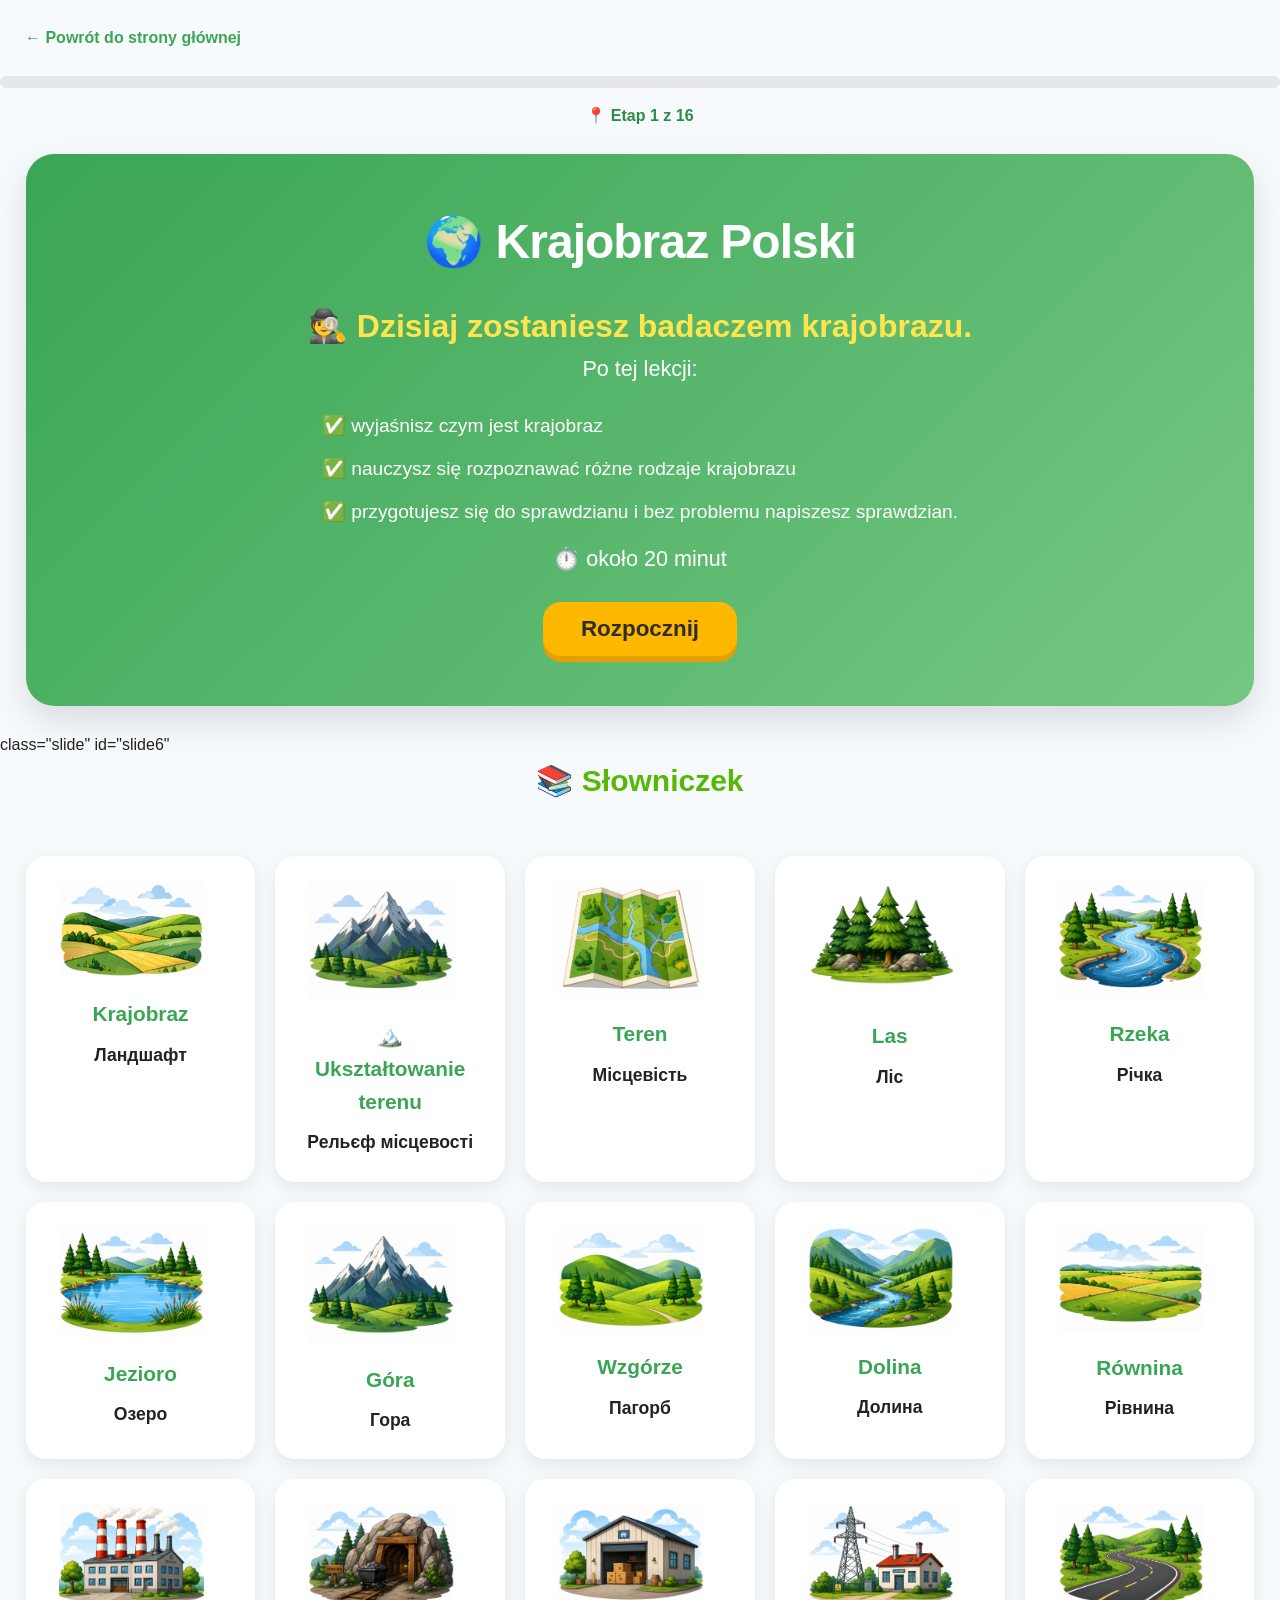
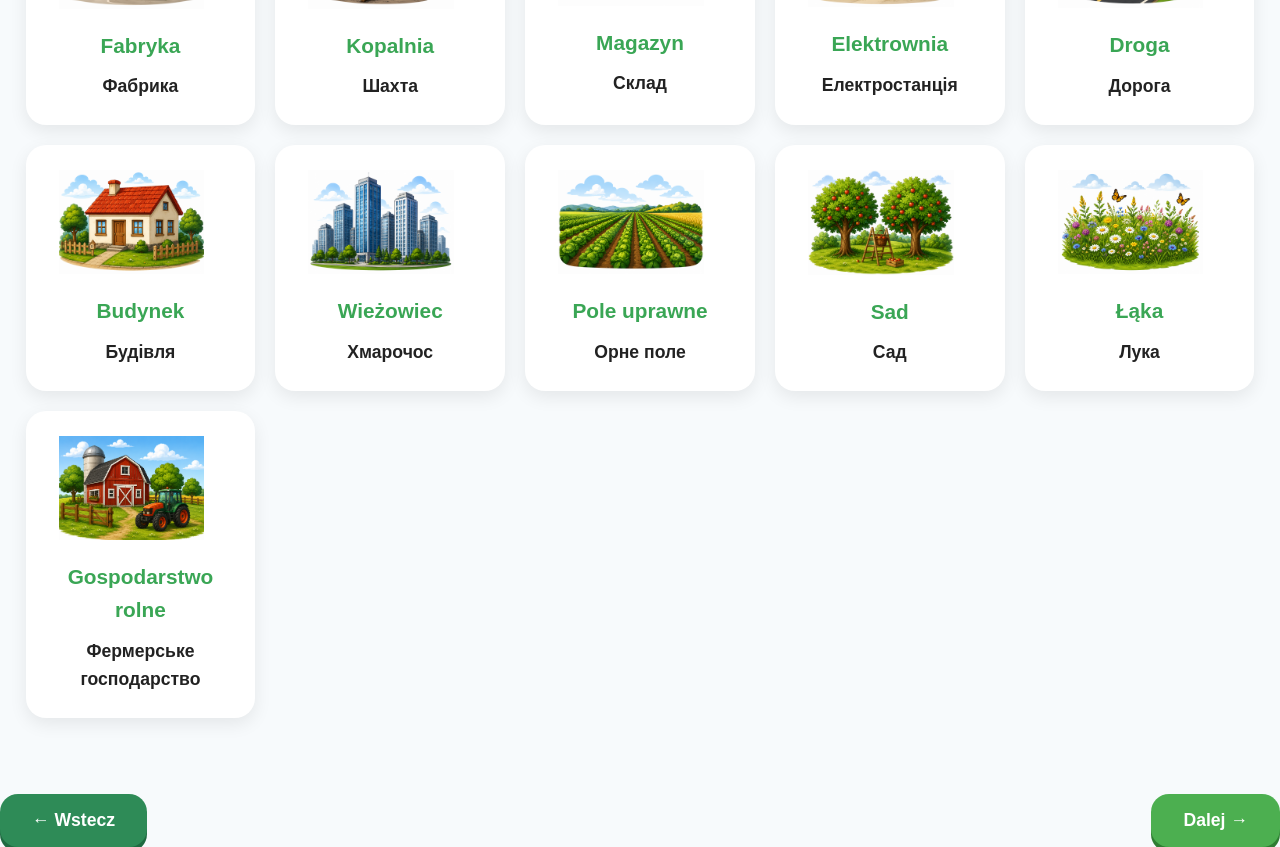
==== commit 01f9c33f: "new slowniczek" ====
--- a/indexKrajobraz.html
+++ b/indexKrajobraz.html
@@ -429,95 +429,158 @@
 
     </section>
     <!-- 6 Słowniczek -->
-    <section class="slide" id="slide6">
+    <section >class="slide" id="slide6"
 
         <h2>📚 Słowniczek</h2>
 
         <div class="vocab-grid">
 
             <div class="word-card">
+                <div class="image">
+                    <img src="images/Krajobraz.png" alt="" class="zum">
+                </div>
                 <h3>Krajobraz</h3>
                 <p>Ландшафт</p>
             </div>
             <div class="word-card">
+                <div class="image">
+                    <img src="images/Ukształtowanie terenu.png" alt="" class="zum">
+                </div>
                 <h3>🏔️ Ukształtowanie terenu</h3>
                 <p>Рельєф місцевості</p>
             </div>
             <div class="word-card">
+                 <div class="image">
+                    <img src="images/Teren.png" alt="" class="zum">
+                </div>
                 <h3>Teren</h3>
                 <p>Місцевість</p>
             </div>
 
             <div class="word-card">
-                <h3>🌲 Las</h3>
+                <div class="image">
+                    <img src="images/Las.png" alt="" class="zum" style="width: 110%;">
+                </div>
+                <h3>Las</h3>
                 <p>Ліс</p>
             </div>
             <div class="word-card">
-                <h3>🌊 Rzeka</h3>
+                <div class="image">
+                    <img src="images/Rzeka.png" alt="" class="zum">
+                </div>
+                <h3>Rzeka</h3>
                 <p>Річка</p>
             </div>
             <div class="word-card">
+                <div class="image">
+                    <img src="images/Jezioro.png" alt="" class="zum">
+                </div>
                 <h3>Jezioro</h3>
                 <p>Озеро</p>
             </div>
             <div class="word-card">
-                <h3>🏔️ Góra</h3>
+                <div class="image">
+                    <img src="images/Góra.png" alt="" class="zum">
+                </div>
+                <h3>Góra</h3>
                 <p>Гора</p>
             </div>
             <div class="word-card">
+                <div class="image">
+                    <img src="images/Wzgórze.png" alt="" class="zum">
+                </div>
                 <h3>Wzgórze</h3>
                 <p>Пагорб</p>
             </div>
             <div class="word-card">
+                <div class="image">
+                    <img src="images/Dolina.png" alt="" class="zum">
+                </div>
                 <h3>Dolina</h3>
                 <p>Долина</p>
             </div>
             <div class="word-card">
+                <div class="image">
+                    <img src="images/Równina.png" alt="" class="zum">
+                </div>
                 <h3>Równina</h3>
                 <p>Рівнина</p>
             </div>
             <div class="word-card">
-                <h3>🏭 Fabryka </h3>
+                <div class="image">
+                    <img src="images/Fabryka.png" alt="" class="zum">
+                </div>
+                <h3>Fabryka </h3>
                 <p>Фабрика</p>
             </div>
             <div class="word-card">
-                <h3>⛏️ Kopalnia </h3>
+                <div class="image">
+                    <img src="images/Kopalnia.png" alt="" class="zum">
+                </div>
+                <h3>Kopalnia </h3>
                 <p>Шахта</p>
             </div>
             <div class="word-card">
-                <h3>📦 Magazyn</h3>
+                <div class="image">
+                    <img src="images/Magazyn.png" alt="" class="zum">
+                </div>
+                <h3>Magazyn</h3>
                 <p>Склад</p>
             </div>
             <div class="word-card">
-                <h3>⚡ Elektrownia</h3>
+                <div class="image">
+                    <img src="images/Elektrownia.png" alt="" class="zum">
+                </div>
+                <h3>Elektrownia</h3>
                 <p>Електростанція</p>
             </div>
             <div class="word-card">
-                <h3>🛣️ Droga</h3>
+                <div class="image">
+                    <img src="images/Droga.png" alt="" class="zum">
+                </div>
+                <h3>Droga</h3>
                 <p>Дорога</p>
             </div>
             <div class="word-card">
-                <h3>🏠 Budynek</h3>
+                <div class="image">
+                    <img src="images/Budynek.png" alt="" class="zum">
+                </div>
+                <h3>Budynek</h3>
                 <p>Будівля</p>
             </div>
             <div class="word-card">
-                <h3>🏙️ Wieżowiec</h3>
+                <div class="image">
+                    <img src="images/Wieżowiec.png" alt="" class="zum">
+                </div>
+                <h3>Wieżowiec</h3>
                 <p>Хмарочос</p>
             </div>
             <div class="word-card">
-                <h3>🌾 Pole uprawne</h3>
+                <div class="image">
+                    <img src="images/Pole uprawne.png" alt="" class="zum">
+                </div>
+                <h3>Pole uprawne</h3>
                 <p>Орне поле</p>
             </div>
             <div class="word-card">
-                <h3>🍎 Sad</h3>
+                <div class="image">
+                    <img src="images/Sad.png" alt="" class="zum">
+                </div>
+                <h3>Sad</h3>
                 <p>Сад</p>
             </div>
             <div class="word-card">
-                <h3>🌼 Łąka</h3>
+                <div class="image">
+                    <img src="images/Łąka.png" alt="" class="zum">
+                </div>
+                <h3>Łąka</h3>
                 <p>Лука</p>
             </div>
             <div class="word-card">
-                <h3>🚜 Gospodarstwo rolne</h3>
+                <div class="image">
+                    <img src="images/Gospodarstwo.png" alt="" class="zum">
+                </div>
+                <h3>Gospodarstwo rolne</h3>
                 <p>Фермерське господарство</p>
             </div>
 
--- a/zum.css
+++ b/zum.css
@@ -17,6 +17,15 @@
     border-radius: 10px;
     box-shadow: 0 0 30px rgba(0,0,0,0.5);
     animation: zoomIn 0.3s ease;
+}
+.image{
+    display: flex;
+    justify-content: center;
+    width: 90%;
+}
+.image img{
+    width: 90%;
+    margin: 0 auto;
 }
 
 @keyframes zoomIn {
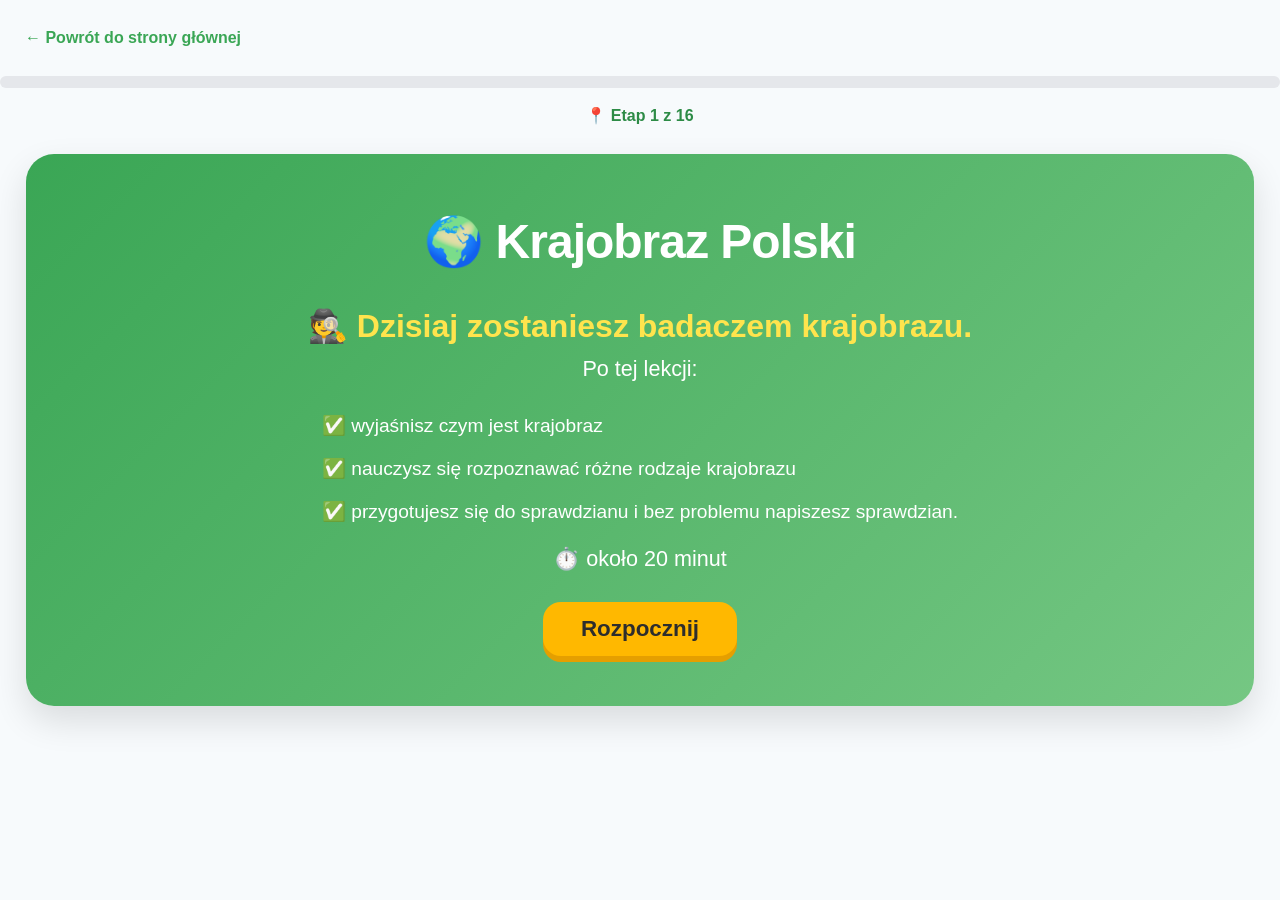
==== commit 87798c22: "new" ====
--- a/indexKrajobraz.html
+++ b/indexKrajobraz.html
@@ -429,7 +429,7 @@
 
     </section>
     <!-- 6 Słowniczek -->
-    <section >class="slide" id="slide6"
+    <section class="slide" id="slide6">
 
         <h2>📚 Słowniczek</h2>
 
